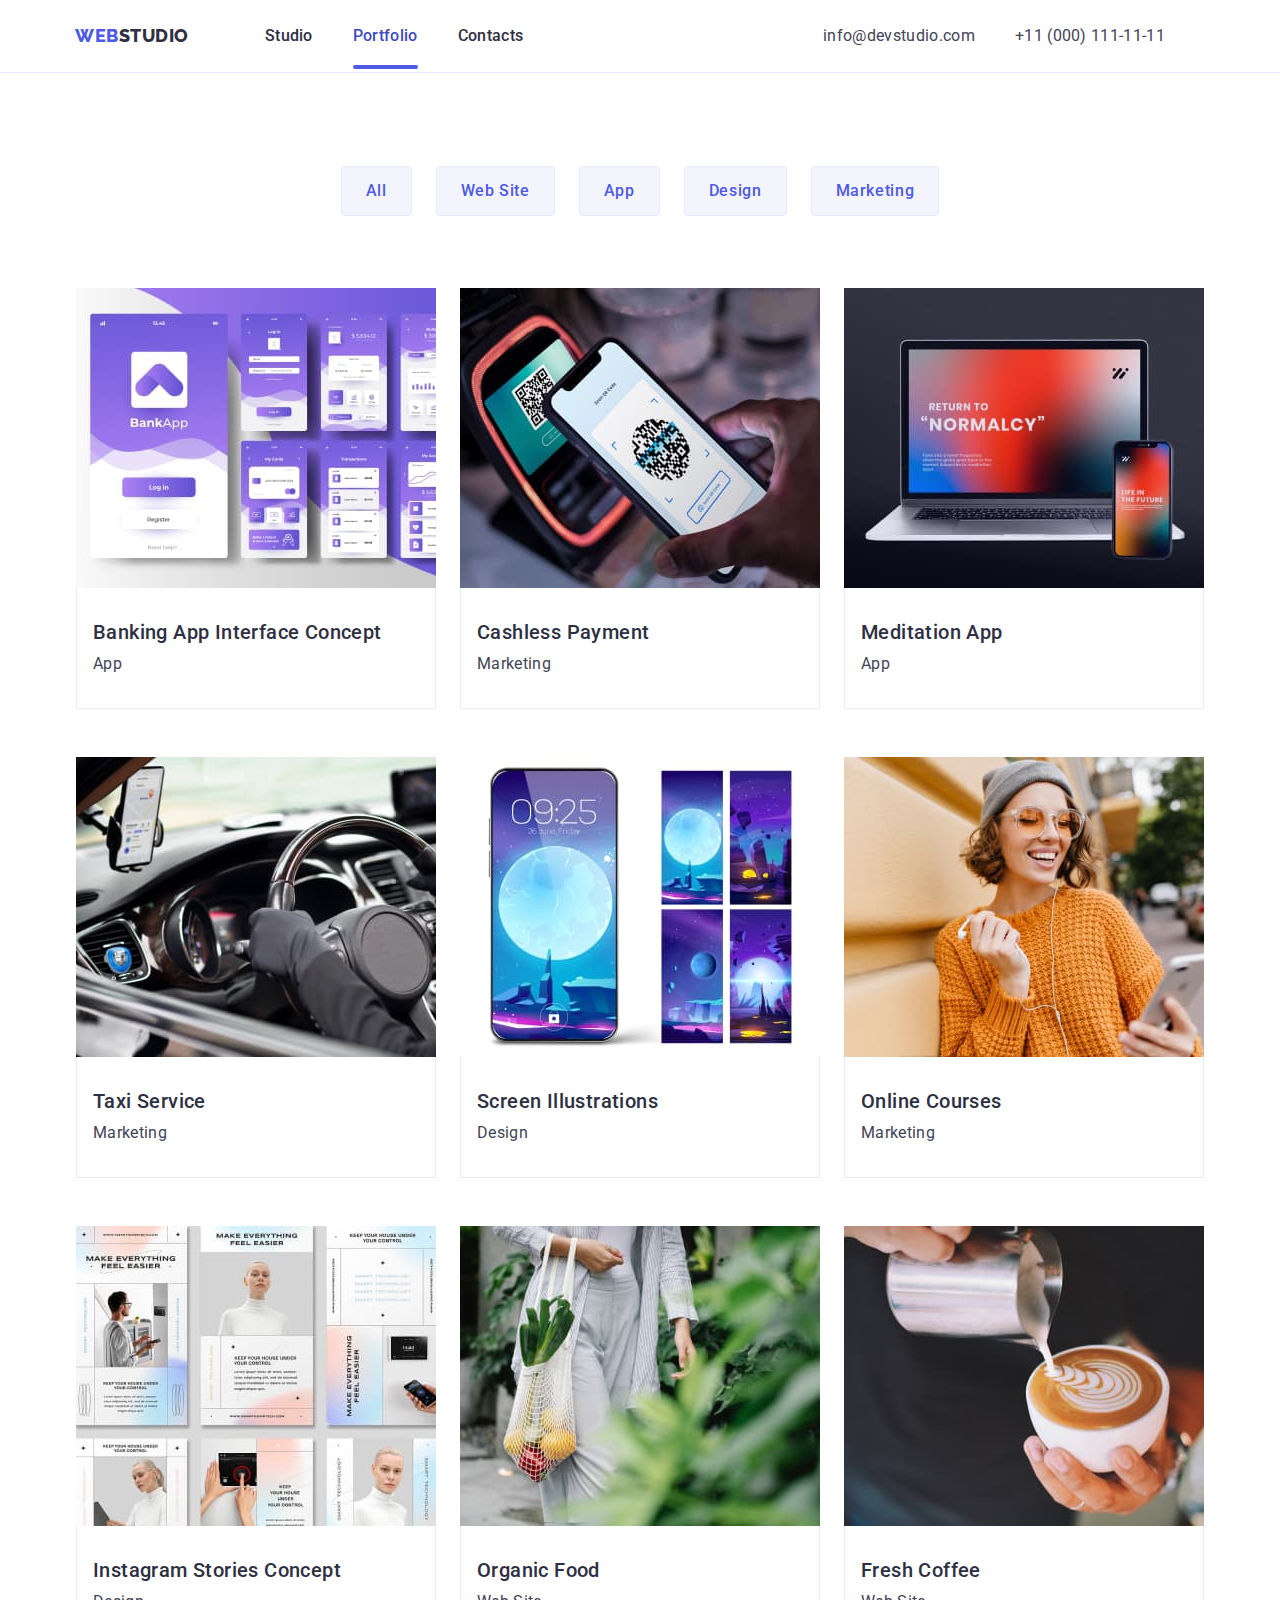
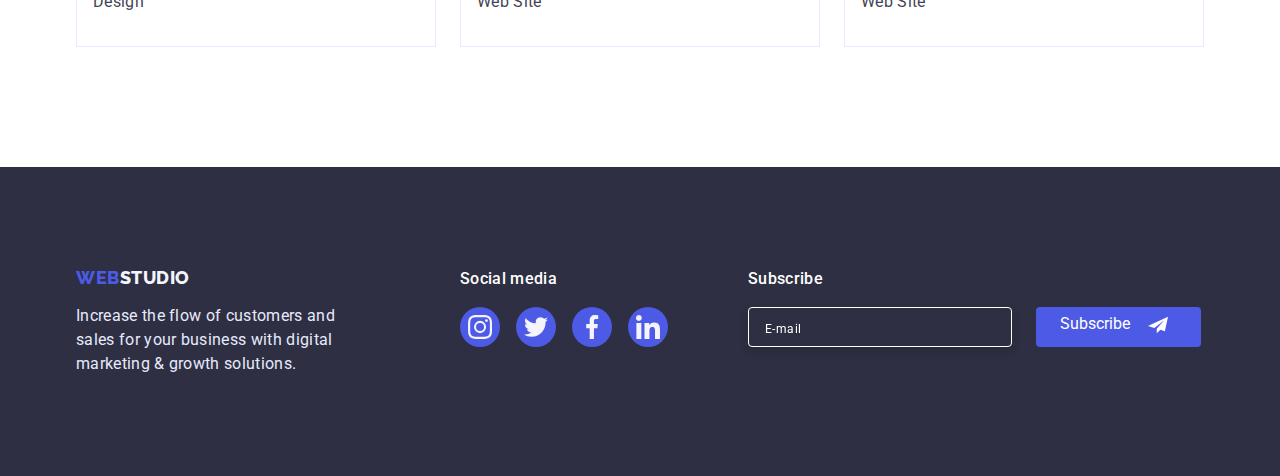
==== portfolio.html @ ac26b8df "first" ====
<!DOCTYPE html>
<html lang="en">
	<head>
		<meta charset="UTF-8" />
		<meta http-equiv="X-UA-Compatible" content="IE=edge" />
		<meta name="viewport" content="width=device-width, initial-scale=1.0" />
		<title>WebStudio</title>
		<link rel="preconnect" href="https://fonts.googleapis.com" />
		<link rel="preconnect" href="https://fonts.gstatic.com" crossorigin />
		<link
			href="https://fonts.googleapis.com/css2?family=Raleway:wght@800&family=Roboto:wght@400;500;700;900&display=swap"
			rel="stylesheet"
		/>
		<link rel="stylesheet" href="https://cdn.jsdelivr.net/npm/modern-normalize@1.1.0/modern-normalize.min.css" />
		<link rel="stylesheet" href="./css/style.css" />
		<link rel="stylesheet" href="./css/mobile.css" />
		<link rel="stylesheet" href="./css/tablet.css" />
		<link rel="stylesheet" href="./css/desktop.css" />
	</head>

<body>
	<header class="header">
		<div class="container page-haeder-container">
			<nav class="nav">
				<a class="logo link" href="./index.html">Web <span class="logostudio">Studio</span></a>
				<ul class="nav-menu list">
					<li class="nav-items-pages">
						<a class="nav-link link" href="./index.html">Studio</a>
					</li>
					<li class="nav-items-pages">
						<a class="current nav-link link" href="./portfolio.html">Portfolio</a>
					</li>
					<li class="nav-items-pages">
						<a class="nav-link link" href="">Contacts</a>
					</li>
				</ul>
			</nav>
			<address class="address">
				<ul class="address-item list">
					<li class="address-contacts">
						<a class="contacts link" href="mailto:info@devstudio.com">info@devstudio.com</a>
					</li>
					<li class="address-contacts">
						<a class="contacts link" href="tel:+110001111111">+11 (000) 111-11-11</a>
					</li>
				</ul>
			</address>
		</div>
	</header>

	<main>
		<section class="portfolio">
			<div class="container">
				<h1 class="title" hidden="">titel</h1>
				<ul class="btn-section list">
					<li class="btn-section-item">
						<button class="btn-section-list" type="button">All</button>
					</li>
					<li class="btn-section-item">
						<button class="btn-section-list" type="button">Web Site</button>
					</li>
					<li class="btn-section-item">
						<button class="btn-section-list" type="button">App</button>
					</li>
					<li class="btn-section-item">
						<button class="btn-section-list" type="button">Design</button>
					</li>
					<li class="btn-section-item">
						<button class="btn-section-list" type="button">Marketing</button>
					</li>
				</ul>
				<ul class="project list">
					<li class="project-list-item">
						<a class="project-link link" href="">
							<div class="project-list-img-wrapper">
								<img class="project-img" src="./images/p/banking.jpg" alt="banking app" width="360">
								<p class="overlay">14 Stylish and User-Friendly App Design Concepts · Task Manager App · Calorie Tracker App · Exotic
									Fruit Ecommerce App · Cloud Storage App</p>
							</div>

							<div class="project-position">
								<h2 class="project-title">Banking App Interface Concept</h2>
								<p class="project-text">App</p>
							</div>
						</a>
					</li>
					<li class="project-list-item">
						<a class="project-link link" href="">
							<div class="project-list-img-wrapper">
								<img class="project-img" src="./images/p/cashless.jpg" alt="cashless payment" width="360">
								<p class="overlay">14 Stylish and User-Friendly App Design Concepts · Task Manager App · Calorie Tracker App · Exotic
									Fruit Ecommerce App · Cloud Storage App</p>
							</div>
							<div class="project-position">
								<h2 class="project-title">Cashless Payment</h2>
								<p class="project-text">Marketing</p>
							</div>
						</a>
					</li>
					<li class="project-list-item">
						<a class="project-link link" href="">
							<div class="project-list-img-wrapper">
								<img class="project-img" src="./images/p/meditation.jpg" alt="meditation app" width="360">
								<p class="overlay">14 Stylish and User-Friendly App Design Concepts · Task Manager App · Calorie Tracker App · Exotic
									Fruit Ecommerce App · Cloud Storage App</p>
							</div>
							<div class="project-position">
								<h2 class="project-title">Meditation App</h2>
								<p class="project-text">App</p>
							</div>
						</a>
					</li>
					<li class="project-list-item">
						<a class="project-link link" href="">
							<div class="project-list-img-wrapper">
								<img class="project-img" src="./images/p/taxi.jpg" alt="taxi" width="360">
								<p class="overlay">14 Stylish and User-Friendly App Design Concepts · Task Manager App · Calorie Tracker App · Exotic
									Fruit Ecommerce App · Cloud Storage App</p>
							</div>
							<div class="project-position">
								<h2 class="project-title">Taxi Service</h2>
								<p class="project-text">Marketing</p>
							</div>
						</a>
					</li>
					<li class="project-list-item">
						<a class="project-link link" href="">
							<div class="project-list-img-wrapper">
								<img class="project-img" src="./images/p/screen.jpg" alt="screen illustrations" width="360">
								<p class="overlay">14 Stylish and User-Friendly App Design Concepts · Task Manager App · Calorie Tracker App · Exotic
									Fruit Ecommerce App · Cloud Storage App</p>
							</div>

							<div class="project-position">
								<h2 class="project-title">Screen Illustrations</h2>
								<p class="project-text">Design</p>
							</div>
						</a>
					</li>
					<li class="project-list-item">
						<a class="project-link link" href="">
							<div class="project-list-img-wrapper">
								<img class="project-img" src="./images/p/courses.jpg" alt="online courses" width="360">
								<p class="overlay">14 Stylish and User-Friendly App Design Concepts · Task Manager App · Calorie Tracker App · Exotic
									Fruit Ecommerce App · Cloud Storage App</p>
							</div>

							<div class="project-position">
								<h2 class="project-title">Online Courses</h2>
								<p class="project-text">Marketing</p>
							</div>
						</a>
					</li>
					<li class="project-list-item">
						<a class="project-link link" href="">
							<div class="project-list-img-wrapper">
								<img class="project-img" src="./images/p/instagram.jpg" alt="instagram stories" width="360">
								<p class="overlay">14 Stylish and User-Friendly App Design Concepts · Task Manager App · Calorie Tracker App · Exotic
									Fruit Ecommerce App · Cloud Storage App</p>
							</div>

							<div class="project-position">
								<h2 class="project-title">Instagram Stories Concept</h2>
								<p class="project-text">Design</p>
							</div>
						</a>
					</li>
					<li class="project-list-item">
						<a class="project-link link" href="">
							<div class="project-list-img-wrapper">
								<img class="project-img" src="./images/p/food.jpg" alt="organic food" width="360">
								<p class="overlay">14 Stylish and User-Friendly App Design Concepts · Task Manager App · Calorie Tracker App · Exotic
									Fruit Ecommerce App · Cloud Storage App</p>
							</div>

							<div class="project-position">
								<h2 class="project-title">Organic Food</h2>
								<p class="project-text">Web Site</p>
							</div>
						</a>
					</li>
					<li class="project-list-item">
						<a class="project-link link" href="">
							<div class="project-list-img-wrapper">
								<img class="project-img" src="./images/p/coffee.jpg" alt="fresh coffee" width="360">
								<p class="overlay">14 Stylish and User-Friendly App Design Concepts · Task Manager App · Calorie Tracker App · Exotic
									Fruit Ecommerce App · Cloud Storage App</p>
							</div>

							<div class="project-position">
								<h2 class="project-title">Fresh Coffee</h2>
								<p class="project-text">Web Site</p>
							</div>
						</a>
					</li>
				</ul>
			</div>
		</section>
	</main>

	<footer class="footer">
		<div class="section-footer container">
			<div class="footer-wrapper">
				<div class="footer-logo-description">
					<a class="footer-logo link" href="./index.html">Web<span class="footer-logostudio">Studio</span></a>
					<p class="footer-description">
						Increase the flow of customers and sales for your business with digital marketing & growth solutions.
					</p>
				</div>

				<div class="footer-social">
					<h2 class="section-title" hidden>titel</h2>
					<h3 class="footer-media-title">Social media</h3>
					<ul class="footer-social-list list">
						<li class="footer-sicial-list-item">
							<a href="" class="footer-social-list-link">
								<svg class="footer-social-list-icon">
									<use href="./images/icons.svg#icon-instagram"></use>
								</svg>
							</a>
						</li>
						<li class="footer-sicial-list-item">
							<a href="" class="footer-social-list-link">
								<svg class="footer-social-list-icon">
									<use href="./images/icons.svg#icon-twitter"></use>
								</svg>
							</a>
						</li>
						<li class="footer-sicial-list-item">
							<a href="" class="footer-social-list-link">
								<svg class="footer-social-list-icon">
									<use href="./images/icons.svg#icon-facebook"></use>
								</svg>
							</a>
						</li>
						<li class="footer-sicial-list-item">
							<a href="" class="footer-social-list-link">
								<svg class="footer-social-list-icon">
									<use href="./images/icons.svg#icon-linkedin"></use>
								</svg>
							</a>
						</li>
					</ul>
				</div>
			</div>

			<!-------------------- MODAL ------------------------->

			<form class="footer-modal-form">
				<p class="footer-form-description"> Subscribe </p>
				<div class="footer-modal-form-wrapper">
					<label class="modal-form-field">
						<input type="email" name="user_email" class="footer-form-email" placeholder="E-mail" required />
					</label>
					<button type="submit" class="footer-modal-form-subscribe-btn"
						>Subscribe<svg class="footer-modal-btn-icon">
							<use href="./images/icons.svg#icon-send" width="24" height="20"></use>
						</svg>
					</button>
				</div>
			</form>
		</div>
	</footer>


</body></html>
---- css/style.css ----
:root {
	--logo-color: #4d5ae5;
	--accent-color: #404bbf;
	--body-text-color: #434455;
	--secondary-text-color: #2e2f42;
	--primary-white-color: #ffffff;
	--secondary-background-color: #f4f4fd;
	--footer-text-color: #e7e9fc;
	--modal-background-color: #fcfcfc;
	--footer-hover-color: #31d0aa;
	--function-trasition: 250ms cubic-bezier(0.4, 0, 0.2, 1);
}

h1,
h2,
h3,
h4,
p {
	margin-top: 0;
	margin-bottom: 0;
}

ul,
ol {
	margin-top: 0;
	margin-bottom: 0;
	padding-left: 0;
}

img {
	display: block;
}

body {
	font-family: "Roboto", sans-serif;
	font-weight: 400;
	font-size: 16px;
	line-height: 1.5;
	letter-spacing: 0.02em;
	color: var(--body-text-color);
	background-color: var(--primary-white-color);
}

button {
	cursor: pointer;
}

.container {
	max-width: 428px;
	margin-left: auto;
	margin-right: auto;
	padding-left: 16px;
	padding-right: 16px;
}

.list {
	list-style: none;
}

.link {
	text-decoration: none;
}

/** ------------- HEADER ------------ */

.page-haeder-container {
	display: flex;
	align-items: center;
	justify-content: space-between;
}

.nav {
	display: flex;
	align-items: center;
}

.header {
	font-style: normal;
	border-bottom: 1px solid var(--footer-text-color);
}

.logo {
	font-family: "Raleway", sans-serif;
	font-weight: 800;
	font-size: 18px;
	line-height: 1.17;
	margin-right: 76px;
	display: flex;
	align-items: center;
	letter-spacing: 0.03em;
	text-transform: uppercase;
	color: var(--logo-color);
}

.logostudio {
	color: var(--secondary-text-color);
}

.mobile-menu-open {
	border-color: transparent;
	border: 0;
	padding: 0;
	line-height: 0;
}

.mobile-social-list-link {
	display: flex;
	justify-content: center;
	align-items: center;
	width: 40px;
	height: 40px;
	border-radius: 50%;
	background-color: var(--logo-color);
	transition: background-color var(--function-trasition);
}

.mobile-social-list-item:not(:last-child) {
	margin-right: 56px;
}




/* .mobile-menu {
	position: fixed;
	width: 100%;
	height: 100%;
	z-index: 1000;
	top: 0;
	left: 0;
	border-color: #ffffff;
} */

.nav-menu {
	display: flex;
	align-items: center;
}

.nav-items-pages:not(:last-child) {
	margin-right: 40px;
}

.nav-link {
	position: relative;
	font-weight: 500;
	padding-top: 24px;
	padding-bottom: 24px;
	color: var(--secondary-text-color);
	transition: color var(--function-trasition);
}
.nav-link:hover,
.nav-link:focus {
	color: var(--accent-color);
}

.current.nav-link::after {
	content: "";
	position: absolute;
	left: 0;
	bottom: 0;
	display: block;
	width: 100%;
	height: 4px;
	border-radius: 2px;
	color: var(--accent-color);
	background-color: var(--logo-color);
	transition: background-color var(--function-trasition);
}

.current.nav-link {
	color: var(--accent-color);
}

.address {
	font-style: normal;
	margin-left: auto;
}

.contacts {	
	font-style: normal;
	color: var(--body-text-color);

	transition: color var(--function-trasition);
}

.contacts:hover,
.contacts:focus {
	color: var(--accent-color);
}

/** -------------HERO-------------- */

@media screen and (max-width: 428px) {
	.hero {
		width: 100%;
	}

	.hero-title {
		width: 100%;
	}
}

.hero {
	margin: 0 auto;
	padding-top: 112px;
	padding-bottom: 112px;
	background-color: var(--secondary-text-color);
	background-image: linear-gradient(rgba(46, 47, 66, 0.7), rgba(46, 47, 66, 0.7)), url(../images/hero-bg-mob.jpg);
	background-size: cover;
}

@media screen and (min-device-pixel-ratio: 2) and (max-width: 767px),
	screen and (-webkit-min-device-pixel-ratio: 2) and (max-width: 767px),
	screen and (min-resolution: 192dpi) and (max-width: 767px),
	screen and (min-resolution: 2dppx) and (max-width: 767px) {
	.hero {
		background-image: linear-gradient(rgba(46, 47, 66, 0.7), rgba(46, 47, 66, 0.7)),
			url(../images/hero-bg-mob@2x.jpg);
	}
}

.hero-title {
	margin-left: auto;
	margin-right: auto;
	font-weight: 700;
	font-size: 36px;
	line-height: 1.11;
	letter-spacing: 0.02em;
	text-align: center;

	text-transform: capitalize;
	color: var(--primary-white-color);
}

.hero-btn {
	font-weight: 500;
	display: block;
	margin: 0 auto;
	margin-top: 72px;
	align-items: center;
	font-family: "Roboto", sans-serif;
	font-size: 16px;
	line-height: 1.5;
	padding: 16px 32px 16px 32px;
	letter-spacing: 0.04em;
	cursor: pointer;
	box-shadow: 0px 4px 4px rgba(0, 0, 0, 0.15);
	border-radius: 4px;
	border: none;
	color: var(--primary-white-color);
	background-color: var(--logo-color);
	transition: background-color var(--function-trasition);
}

.hero-btn:hover,
.hero-btn:focus {
	background-color: var(--accent-color);
}

/** --------------- ABOUT ----------------- */

.features {
	padding-top: 96px;
	padding-bottom: 96px;
}

.features-list-icon {
	display: flex;
	width: 264px;
	height: 112px;
	margin-bottom: 8px;
	padding: 24px 100px;
	background: var(--secondary-background-color);
	border-radius: 4px;
}

/* .features-list-item {

	width: 264px;
} */

/* .feauters-list {
	display: flex;
	gap: 24px;
} */
@media screen and (max-width: 768px) {
	.features-list-item:not(:last-child) {
		margin-bottom: 72px;
	}
}

.features-list-title {
	font-size: 36px;
	line-height: 1.11;
	text-align: center;
	letter-spacing: 0.02em;
	margin-bottom: 8px;
	text-transform: capitalize;
	color: var(--secondary-text-color);
}

.features-description {
	font-weight: 500;
	font-size: 16px;
	line-height: 1.5;
	letter-spacing: 0.02em;
	color: var(--body-text-color);
}


/** ------------ WHAT ARE WE DOING -------------- */

@media screen and (max-width: 1200px) {
	.features-list-icon {
		display: none;
	}

	.products {
		display: none;
	}
}

.products {
	padding-bottom: 116px;
}

.products-title {
	font-weight: 700;
	font-size: 36px;
	line-height: 1.11;
	margin-bottom: 72px;
	text-align: center;
	text-transform: capitalize;
	color: var(--secondary-text-color);
}

.products-item {
	display: flex;
	gap: 24px;
}


/** --------------- OUR TEAM ----------------- */

.team {
	padding-top: 96px;
	padding-bottom: 96px;
	background-color: var(--secondary-background-color);
}

.team-list-item {
	display: inline;
	background-color: var(--primary-white-color);
	box-shadow: 0px 1px 6px rgba(46, 47, 66, 0.08), 0px 1px 1px rgba(46, 47, 66, 0.16), 0px 2px 1px rgba(46, 47, 66, 0.08);
	border-radius: 0px 0px 4px 4px;
}

.team-list {
	display: flex;
	flex-wrap: wrap;
	justify-content: center;
	gap: 72px;
}

.team-text {
	padding-top: 32px;
	padding-bottom: 32px;
}

.team-title {
	font-weight: 700;
	font-size: 36px;
	line-height: 1.11;
	text-align: center;
	letter-spacing: 0.02em;
	margin-bottom: 72px;
	text-transform: capitalize;
	color: var(--secondary-text-color);
}

.team-list-title {
	font-weight: 500;
	font-size: 20px;
	line-height: 1.2;
	letter-spacing: 0.02em;
	text-align: center;
	color: var(--secondary-text-color);
}

.team-position {
	text-align: center;
	margin-top: 8px;
	color: var(--body-text-color);
}

.social-list {
	display: flex;
	justify-content: center;
	gap: 24px;
	margin-top: 8px;
}

.social-list-link {
	display: flex;
	justify-content: center;
	align-items: center;
	width: 40px;
	height: 40px;
	border-radius: 50%;
	background-color: var(--logo-color);
	transition: background-color var(--function-trasition);
}

.social-list-link:hover,
.social-list-link:focus {
	background-color: var(--accent-color);
}

.social-list-icon {
	width: 16px;
	height: 16px;
	fill: var(--secondary-background-color);
}

/** -------------------- CUSTOMERS ------------------------- */

.customers {
	padding-top: 96px;
	padding-bottom: 96px;
}

.customers-title {
	font-weight: 700;
	font-size: 36px;
	line-height: 1.11;
	text-align: center;
	letter-spacing: 0.02em;
	margin-bottom: 72px;
	text-transform: capitalize;
	color: var(--secondary-text-color);
}

.customers-list {
	display: flex;
	flex-wrap: wrap;
	gap: 16px;
	row-gap: 72px;
}

@media screen and (max-width: 768px) {
	.customers-list-item {
		width: calc((100% - 16px) / 2);
	}
}

.customers-list-link {
	display: flex;
	justify-content: center;
	align-items: center;

	height: 88px;
	border: 1px solid #8e8f99;
	border-radius: 4px;
	transition: border-color var(--function-trasition);
}

.customers-list-link:hover,
.customers-list-link:focus {
	border-color: var(--accent-color);
}

.customers-list-link:hover .customers-list-icon,
.customers-list-link:focus .customers-list-icon {
	fill: var(--accent-color);
}

.customers-list-icon {
	fill: #8e8f99;
	transition: fill var(--function-trasition);
}

/** --------------- FOOTER ----------------- */

.footer {
	padding-top: 96px;
	padding-bottom: 96px;
	background-color: var(--secondary-text-color);
}

.footer-logo-description {
	text-align: center;
	margin-bottom: 72px;
}

.footer-description {
	text-align: start;
	margin-right: auto;
	margin-left: auto;
	width: 264px;
	margin-top: 16px;
	color: var(--footer-text-color);
}

.footer-logo {
	font-family: "Raleway", sans-serif;
	font-weight: 800;
	font-size: 18px;
	line-height: 1.17;
	letter-spacing: 0.03em;
	margin-bottom: 16px;
	text-transform: uppercase;
	color: var(--logo-color);
	transition: color var(--function-trasition);
}

.footer-logostudio {
	color: var(--secondary-background-color);
	transition: color var(--function-trasition);
}

.footer-logostudio:hover,
.footer-logostudio:focus {
	color: var(--accent-color);
}

.footer-logo:hover,
.footer-logo:focus {
	color: var(--accent-color);
}

.footer-media-title {
	text-align: center;
	font-style: normal;
	font-weight: 500;
	font-size: 16px;
	line-height: 1.5;
	letter-spacing: 0.02em;
	color: var(--primary-white-color);
}

.footer-social {
	margin-bottom: 72px;
}

.footer-social-list-link {
	display: flex;
	justify-content: center;
	align-items: center;
	width: 40px;
	height: 40px;
	border-radius: 50%;
	background-color: var(--logo-color);
	transition: background-color var(--function-trasition);
}

.footer-social-list {
	display: flex;
	justify-content: center;
	gap: 16px;
	margin-top: 16px;
}

.footer-social-list-icon {
	width: 24px;
	height: 24px;
	fill: var(--secondary-background-color);
}

.footer-social-list-link:hover,
.footer-social-list-link:focus {
	background-color: var(--footer-hover-color);
}

.footer-form-description {
	margin-bottom: 16px;
	font-weight: 500;
	font-size: 16px;
	line-height: 1.5;
	color: var(--primary-white-color);
	letter-spacing: 0.02em;
}

.footer-form-email {

	margin-bottom: 16px;
	width: 100%;
	height: 40px;
	padding: 16px;
	color: var(--primary-white-color);
	background-color: var(--secondary-text-color);
	border: 1px solid var(--primary-white-color);
	filter: drop-shadow(0px 4px 4px rgba(0, 0, 0, 0.15));
	border-radius: 4px;
	outline: none;
}
.footer-form-email:focus {
	outline: none;
	border-color: var(--logo-color);
}

.footer-form-email::placeholder {
	font-size: 12px;
	line-height: 2;
	letter-spacing: 0.04em;
	color: var(--primary-white-color);
}

.footer-modal-form {
	text-align: center;
}

.footer-modal-form-subscribe-btn {
	display: flex;
	gap: 16px;
	width: 165px;
	height: 40px;
	padding: 8px 24px;
	margin-right: auto;
	margin-left: auto;
	color: var(--primary-white-color);
	border: none;
	background: var(--logo-color);
	border-radius: 4px;
	transition: background-color var(--function-trasition);
}

.footer-modal-form-subscribe-btn:hover,
.footer-modal-form-subscribe-btn:focus {
	background-color: var(--accent-color);
}
.footer-modal-btn-icon {
	/* margin-left: 16px; */
	fill: currentColor;
}
/** --------------- PORTFOLIO ----------------- */

.portfolio {
	padding-top: 93px;
	padding-bottom: 120px;
}

.btn-section {
	display: flex;
	justify-content: center;
	margin-bottom: 72px;
	gap: 24px;
}

.btn-section-list {
	font-weight: 500;
	display: flex;
	align-items: center;
	text-align: center;
	font-size: 16px;
	line-height: 1.5;
	letter-spacing: 0.04em;
	padding: 12px 24px 12px 24px;
	font-family: "Roboto", sans-serif;
	cursor: pointer;
	border: 1px solid var(--footer-text-color);
	border-radius: 4px;
	color: var(--logo-color);
	background-color: var(--secondary-background-color);
	transition: color var(--function-trasition), background-color var(--function-trasition),
		border-color var(--function-trasition), box-shadow var(--function-trasition);
}

.btn-section-list:hover,
.btn-section-list:focus {
	color: var(--primary-white-color);
	background-color: var(--accent-color);
	box-shadow: 0px 3px 1px rgba(0, 0, 0, 0.1), 0px 2px 1px rgba(0, 0, 0, 0.08), 0px 2px 2px rgba(0, 0, 0, 0.12);
	border-color: var(--accent-color);
}

.project {
	display: flex;
	flex-wrap: wrap;
	gap: 48px 24px;
}

.project-list-item {
	transition: box-shadow var(--function-trasition);
}

.project-list-item:hover,
.project-list-item:focus {
	box-shadow: 0px 1px 6px rgba(46, 47, 66, 0.08), 0px 1px 1px rgba(46, 47, 66, 0.16), 0px 2px 1px rgba(46, 47, 66, 0.08);
}

.project-list-img-wrapper {
	position: relative;
	overflow: hidden;
}

.overlay {
	position: absolute;
	width: 100%;
	height: 100%;
	left: 0;
	top: 0;
	font-weight: 400;
	font-size: 16px;
	line-height: 1.5;
	letter-spacing: 0.02em;
	padding: 40px 32px 164px 32px;
	overflow: auto;
	transform: translate(0, 100%);
	transition: transform var(--function-trasition);
	color: var(--secondary-background-color);
	background-color: var(--logo-color);
}

.project-link:hover .overlay,
.project-link:focus .overlay {
	transform: translate(0, 0);
}

.project-position {
	padding-top: 32px;
	padding-bottom: 32px;
	padding-left: 16px;
	padding-right: 16px;
	border: 1px solid var(--footer-text-color);
	border-top: none;
}

.project-title {
	font-weight: 500;
	font-size: 20px;
	line-height: 1.2;
	letter-spacing: 0.02em;
	margin-bottom: 8px;
	color: var(--secondary-text-color);
}

.project-text {
	color: var(--body-text-color);
}

/**-------------------- MODAL -------------------------*/

.backdrop {
	position: fixed;
	top: 0;
	left: 0;
	z-index: 100;
	width: 100%;
	height: 100%;
	background-color: rgba(46, 47, 66, 0.4);
	transition: opacity var(--function-trasition), visibility var(--function-trasition);
}

.backdrop.is-hidden {
	opacity: 0;
	visibility: hidden;
	pointer-events: none;
}

.modal {
	position: absolute;
	top: 50%;
	left: 50%;
	transform: translate(-50%, -50%);
	padding: 72px 24px 24px 24px;
	width: 408px;
	/* height: 584px; */
	background: var(--modal-background-color);
	box-shadow: 0px 1px 1px rgba(0, 0, 0, 0.14), 0px 1px 3px rgba(0, 0, 0, 0.12), 0px 2px 1px rgba(0, 0, 0, 0.2);
	border-radius: 4px;
}

.modal-close-btn {
	position: absolute;
	top: 24px;
	right: 24px;
	display: flex;
	justify-content: center;
	align-items: center;
	width: 24px;
	height: 24px;
	border-radius: 50%;
	background: var(--footer-text-color);
	border: 1px solid rgba(0, 0, 0, 0.1);
	transition: fill var(--function-trasition), background-color var(--function-trasition),
		border-color var(--function-trasition);
}

.modal-close-btn:hover,
.modal-close-btn:focus {
	fill: var(--primary-white-color);
	background-color: var(--accent-color);
	border-color: var(--accent-color);
}

.modal-close-btn-icon {
	width: 8px;
	height: 8px;
}

/**------------------ MODAL FORM ------------------------*/

.modal-form {
	display: flex;
	flex-direction: column;
}

.modal-form-title {
	font-weight: 500;
	font-size: 16px;
	line-height: 1.5;
	text-align: center;
	letter-spacing: 0.02em;
	margin-bottom: 34px;
	color: var(--secondary-text-color);
}

.modal-form-field {
	margin-bottom: 8px;
}

.modal-form-field-comment {
	margin-bottom: 16px;
}

.modal-form-input-desk {
	display: block;
	font-weight: 400;
	font-size: 12px;
	line-height: 1.16;
	letter-spacing: 0.04em;
	margin-bottom: 4px;
	color: #8e8f99;
}

.modal-form-input-wrapper {
	display: block;
	position: relative;
}

.modal-form-input {
	width: 100%;
	height: 40px;
	padding-left: 38px;
	border: 1px solid rgba(46, 47, 66, 0.4);
	border-radius: 4px;
	transition: border-color var(--function-trasition);
}

.modal-form-input:focus {
	outline: none;
	border-color: var(--logo-color);
}

.modal-form-input-icon {
	position: absolute;
	top: 50%;
	left: 16px;
	transform: translate(0, -50%);
	width: 13px;
	height: 13px;
	transition: fill var(--function-trasition);
}

.modal-form-input:focus + .modal-form-input-icon {
	fill: var(--logo-color);
}

.modal-form-massage {
	width: 100%;
	height: 120px;
	padding: 10px 16px;
	resize: none;
	border: 1px solid rgba(46, 47, 66, 0.4);
	border-radius: 4px;
	transition: border-color var(--function-trasition);
}

.modal-form-massage::placeholder {
	font-weight: 400;
	font-size: 12px;
	line-height: 1.16;
	letter-spacing: 0.04em;
	color: rgba(46, 47, 66, 0.4);
}

.modal-form-massage:focus {
	outline: none;
	border-color: var(--logo-color);
}

.modal-form-chek-desk::before {
	margin-right: 8px;
	display: block;
	width: 16px;
	height: 16px;
	border: 1px solid rgba(46, 47, 66, 0.4);
	border-radius: 2px;
	cursor: pointer;
	content: "";
}

.modal-form-chek:checked + .modal-form-chek-desk::before {
	background: var(--accent-color);
	border: 1px solid var(--accent-color);
	border-radius: 2px;
	background-image: url(../images/chek.svg);
	background-repeat: no-repeat;
	background-position: center;
}

.modal-form-chek:focus + .modal-form-chek-desk::before {
	outline: 1px solid var(--logo-color);
}

.visually-hiden {
	position: absolute;
	overflow: hidden;
	clip: rect(0 0 0 0);
}

.modal-form-chek-desk {
	display: flex;
	align-items: center;
	margin-bottom: 24px;
	font-size: 12px;
	line-height: 1.16;
	letter-spacing: 0.04em;
	color: #8e8f99;
}

.modal-form-link {
	margin-left: 4px;
	font-size: 12px;
	line-height: 1.33;
	letter-spacing: 0.04em;
	text-decoration-line: underline;
	color: var(--logo-color);
}

.modal-form-submit {
	margin-left: auto;
	margin-right: auto;
	width: 169px;
	height: 56px;
	color: var(--primary-white-color);
	background: var(--logo-color);
	border: none;
	box-shadow: 0px 4px 4px rgba(0, 0, 0, 0.15);
	border-radius: 4px;
	transition: background-color var(--function-trasition);
}

.modal-form-submit:hover,
.modal-form-submit:focus {
	background-color: var(--accent-color);
}
---- css/mobile.css ----
@media screen and (min-width: 428px) {
	.hero {
		width: 428px;
	}

	.hero-title {
		width: 320px;
	}
}

@media screen and (max-width: 767px) {
	.header {
		padding-top: 24px;
		padding-bottom: 24px;
	}

	.mobile-menu {
		position: fixed;
		width: 100%;
		height: 100%;
		z-index: 1000;
		top: 0;
		left: 0;
		background-color: #ffffff;
		box-shadow: 0px 2px 1px rgba(46, 47, 66, 0.08), 0px 1px 1px rgba(46, 47, 66, 0.16),
			0px 1px 6px rgba(46, 47, 66, 0.08);
		opacity: 0;
		visibility: hidden;
		pointer-events: none;
		transition: opacity var(--function-trasition), visibility var(--function-trasition);
	}

	.mobile-menu.is-open {
		opacity: 1;
		visibility: visible;
		pointer-events: auto;
	}

	.mobile-menu-container {
		margin-right: 0;
		margin-left: 0;
		position: relative;
		padding-left: 40px;
		padding-top: 80px;
		padding-bottom: 40px;
	}

	.mobile-menu-close-btn {
		position: absolute;
		display: flex;
		justify-content: center;
		align-items: center;
		top: 24px;
		right: 16px;
		padding: 0;
		width: 24px;
		height: 24px;
		border-radius: 50%;
		background-color: var(--footer-text-color);
		border: 1px solid var(--secondary-text-color);
	}

	.mobile-menu-close-icon {
		width: 8px;
		height: 8px;
	}

	.mobile-items-pages:not(:last-child) {
		margin-bottom: 40px;
	}

	.mobile-link {
		position: relative;
		font-weight: 700;
		font-size: 36px;
		line-height: 1.11;
		letter-spacing: 0.02em;
		text-transform: capitalize;
		color: var(--secondary-text-color);
	}

	.current.mobile-link {
		color: var(--accent-color);
	}


	.mobile-link-contacts {
		font-weight: 700;
		font-size: 36px;
		line-height: 1.11;
		letter-spacing: 0.02em;
		text-transform: capitalize;
		color: var(--accent-color);
	}

	.mobile-menu-address {
		font-style: normal;
	}

	.mobile-menu-phone {
		margin-bottom: 40px;
		font-weight: 700;
		font-size: 36px;
		line-height: 1.11;
		letter-spacing: 0.02em;
		text-transform: capitalize;
		color: var(--logo-color);
	}

	.mobile-menu-mail {
		font-weight: 500;
		font-size: 20px;
		line-height: 1.2;
		letter-spacing: 0.02em;
		color: var(--body-text-color);
	}

	.mobile-menu-address {
		margin-top: 284px;
	}

	.mobile-address-contacts:not(:last-child) {
		margin-bottom: 40px;
	}

	.mobile-social {
		margin-top: 48px;
	}

	.mobile-social-list {
		display: flex;
	}

	.nav-menu {
		display: none;
	}

	.address {
		display: none;
	}
}
---- css/tablet.css ----
@media screen and (min-width: 768px) {
	.container {
		max-width: 768px;
	}

	.mobile-menu {
		display: none;
	}

	.mobile-menu-open {
		display: none;
	}

	@media screen and (max-width: 1200px) {
		.address {
			margin-left: auto;
			margin-top: 16px;
			margin-bottom: 16px;
		}

		.address-contacts:not(:last-child) {
			margin-bottom: 12px;
		}
	}

	.contacts {
		font-size: 12px;
		line-height: 1.16;
		letter-spacing: 0.04em;
	}

	.hero {
		width: 768px;
		background-image: linear-gradient(rgba(46, 47, 66, 0.7), rgba(46, 47, 66, 0.7)), url(../images/hero-bg-tab.jpg);
	}

	@media screen and (min-device-pixel-ratio: 2) and (min-width: 768px),
		screen and (-webkit-min-device-pixel-ratio: 2) and (min-width: 768px),
		screen and (min-resolution: 192dpi) and (min-width: 768px),
		screen and (min-resolution: 2dppx) and (min-width: 768px) {
		.hero {
			background-image: linear-gradient(rgba(46, 47, 66, 0.7), rgba(46, 47, 66, 0.7)),
				url(../images/hero-bg-tabg@2x.jpg);
		}
	}

	.hero-title {
		width: 496px;
		font-size: 56px;
		line-height: 1.07;
		text-transform: none;
	}

	.hero-btn {
		margin-top: 36px;
	}

	@media screen and (max-width: 1200px) {
		.feauters-list {
			display: flex;
			flex-wrap: wrap;
			gap: 24px;
			row-gap: 72px;
		}

		.features-list-title {
			text-align: start;
		}
	}

	.features-list-item {
		width: calc((100% - 24px) / 2);
	}

	.team-list {
		gap: 24px;
		row-gap: 64px;
	}

	.customers-list {
		gap: 24px;
		justify-content: center;
	}

	.customers-list-link {
		width: 168px;
	}

	.footer-wrapper {
		display: flex;
		margin-left: 108px;
	}

	.footer-logo {
		display: flex;
		align-items: start;
	}

	.footer-logo-description {
		margin-right: 24px;
	}

	.footer-media-title {
		text-align: start;
	}

	.footer-modal-form {
		text-align: start;
		margin-left: 108px;
	}

	.footer-modal-form-wrapper {
		display: flex;
	}

	.footer-modal-form-subscribe-btn {
		margin-right: 0;
		margin-left: 0;
	}

	.footer-form-email {
		width: 264px;
        margin-right: 24px;
	}
}
---- css/desktop.css ----
@media screen and (min-width: 1200px) {
	.container {
		max-width: 1160px;
	}

	.page-haeder-container {
		display: flex;
		align-items: center;
		padding: 24px 15px;
	}

	.address-item {
		display: flex;
	}

	.contacts {
		font-size: 16px;
    line-height: 1.5;
    letter-spacing: 0.02em;
		margin-right: 40px;
	}

	.hero {
		width: 1200px;
		padding-top: 188px;
		padding-bottom: 188px;
		background-image: linear-gradient(rgba(46, 47, 66, 0.7), rgba(46, 47, 66, 0.7)), url(../images/hero-bg.jpg);
	}

	@media screen and (min-device-pixel-ratio: 2) and (min-width: 1200px),
		screen and (-webkit-min-device-pixel-ratio: 2) and (min-width: 1200px),
		screen and (min-resolution: 192dpi) and (min-width: 1200px),
		screen and (min-resolution: 2dppx) and (min-width: 1200px) {
		.hero {
			background-image: linear-gradient(rgba(46, 47, 66, 0.7), rgba(46, 47, 66, 0.7)), url(../images/hero-bg@2x.jpg);
		}
	}

	.hero-btn {
		margin-top: 48px;
	}

	.features {
		padding-top: 120px;
		padding-bottom: 120px;
	}

	.features-list-title {
        display: flex;
        align-items: start;
		font-weight: 500;
		font-size: 20px;
		line-height: 1.2;
	}

	.features-list-item {
		width: 264px;
	}

	.feauters-list {
		display: flex;
		gap: 24px;
	}

	.features-description {
		font-weight: 400;
		font-size: 16px;
		line-height: 1.5;
	}

	.team {
		padding-top: 120px;
		padding-bottom: 120px;
	}

	.customers {
		padding-top: 120px;
		padding-bottom: 120px;
	}

	.customers-list {
		justify-content: center;
		gap: 24px;
	}

	.footer {
		padding-top: 100px;
		padding-bottom: 100px;
	}

	.section-footer {
		display: flex;
	}

	.footer-wrapper {
		margin-left: 0;
	}

	.footer-logo-description {
		text-align: start;
		margin-right: 0;
		margin-bottom: 0;
	}

	.footer-modal-form-wrapper {
		display: flex;
	}

	.footer-modal-form {
		margin-left: 80px;
	}

	.footer-social {
		margin-left: 120px;
		margin-bottom: 0;
	}

	.footer-media-title {
		text-align: start;
	}

	.modal-form-field {
		margin-bottom: 0;
	}
	
}
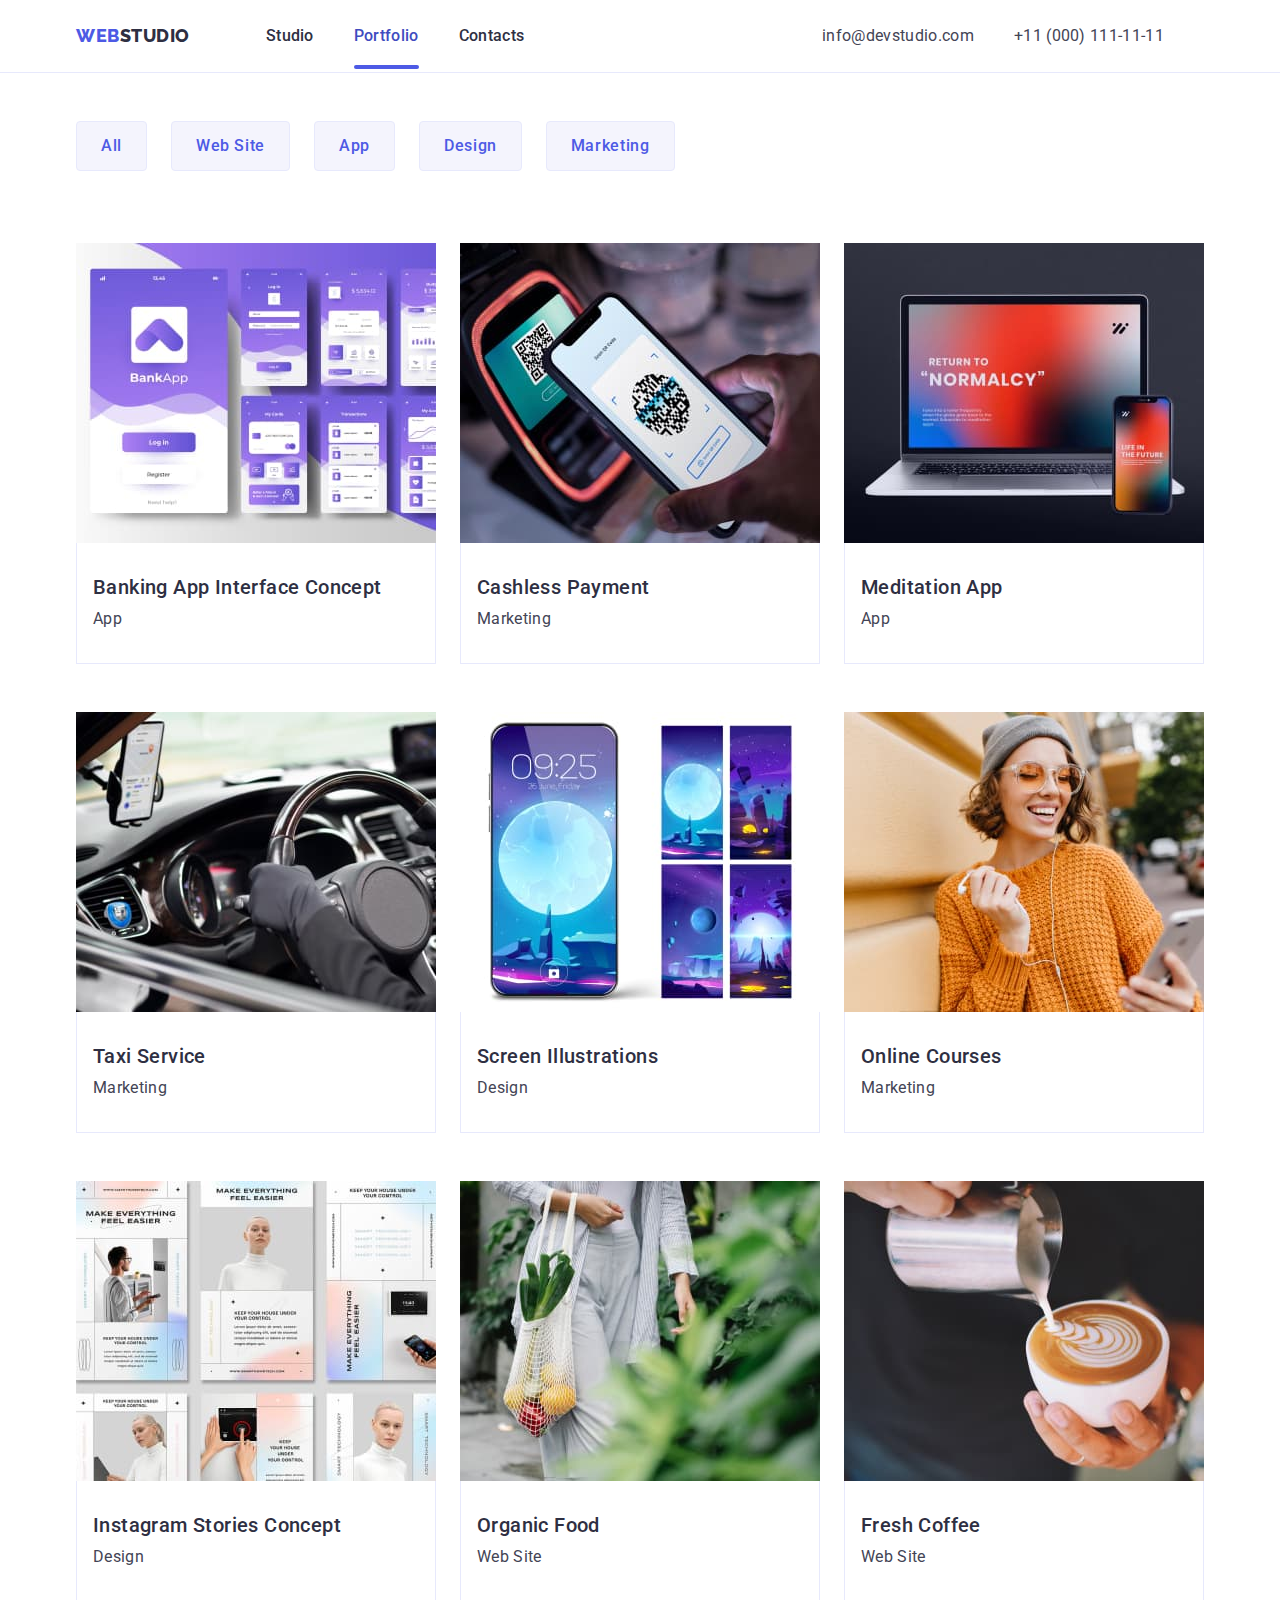
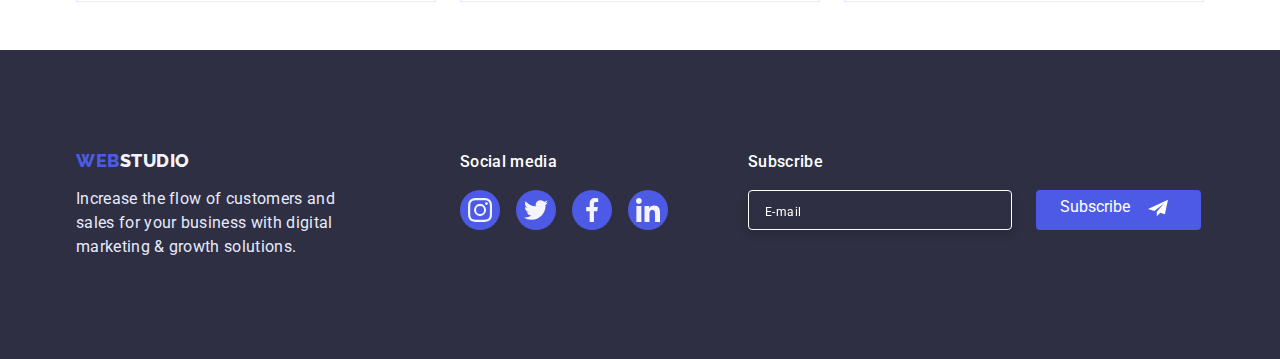
==== commit 7a2c64bc: "change2" ====
--- a/portfolio.html
+++ b/portfolio.html
@@ -11,256 +11,549 @@
 			href="https://fonts.googleapis.com/css2?family=Raleway:wght@800&family=Roboto:wght@400;500;700;900&display=swap"
 			rel="stylesheet"
 		/>
-		<link rel="stylesheet" href="https://cdn.jsdelivr.net/npm/modern-normalize@1.1.0/modern-normalize.min.css" />
+		<link
+			rel="stylesheet"
+			href="https://cdn.jsdelivr.net/npm/modern-normalize@1.1.0/modern-normalize.min.css"
+		/>
 		<link rel="stylesheet" href="./css/style.css" />
 		<link rel="stylesheet" href="./css/mobile.css" />
 		<link rel="stylesheet" href="./css/tablet.css" />
 		<link rel="stylesheet" href="./css/desktop.css" />
 	</head>
 
-<body>
-	<header class="header">
-		<div class="container page-haeder-container">
-			<nav class="nav">
-				<a class="logo link" href="./index.html">Web <span class="logostudio">Studio</span></a>
-				<ul class="nav-menu list">
-					<li class="nav-items-pages">
-						<a class="nav-link link" href="./index.html">Studio</a>
-					</li>
-					<li class="nav-items-pages">
-						<a class="current nav-link link" href="./portfolio.html">Portfolio</a>
-					</li>
-					<li class="nav-items-pages">
-						<a class="nav-link link" href="">Contacts</a>
-					</li>
-				</ul>
-			</nav>
-			<address class="address">
-				<ul class="address-item list">
-					<li class="address-contacts">
-						<a class="contacts link" href="mailto:info@devstudio.com">info@devstudio.com</a>
-					</li>
-					<li class="address-contacts">
-						<a class="contacts link" href="tel:+110001111111">+11 (000) 111-11-11</a>
-					</li>
-				</ul>
-			</address>
-		</div>
-	</header>
-
-	<main>
-		<section class="portfolio">
-			<div class="container">
-				<h1 class="title" hidden="">titel</h1>
-				<ul class="btn-section list">
-					<li class="btn-section-item">
-						<button class="btn-section-list" type="button">All</button>
-					</li>
-					<li class="btn-section-item">
-						<button class="btn-section-list" type="button">Web Site</button>
-					</li>
-					<li class="btn-section-item">
-						<button class="btn-section-list" type="button">App</button>
-					</li>
-					<li class="btn-section-item">
-						<button class="btn-section-list" type="button">Design</button>
-					</li>
-					<li class="btn-section-item">
-						<button class="btn-section-list" type="button">Marketing</button>
-					</li>
-				</ul>
-				<ul class="project list">
-					<li class="project-list-item">
-						<a class="project-link link" href="">
-							<div class="project-list-img-wrapper">
-								<img class="project-img" src="./images/p/banking.jpg" alt="banking app" width="360">
-								<p class="overlay">14 Stylish and User-Friendly App Design Concepts · Task Manager App · Calorie Tracker App · Exotic
-									Fruit Ecommerce App · Cloud Storage App</p>
-							</div>
-
-							<div class="project-position">
-								<h2 class="project-title">Banking App Interface Concept</h2>
-								<p class="project-text">App</p>
-							</div>
-						</a>
-					</li>
-					<li class="project-list-item">
-						<a class="project-link link" href="">
-							<div class="project-list-img-wrapper">
-								<img class="project-img" src="./images/p/cashless.jpg" alt="cashless payment" width="360">
-								<p class="overlay">14 Stylish and User-Friendly App Design Concepts · Task Manager App · Calorie Tracker App · Exotic
-									Fruit Ecommerce App · Cloud Storage App</p>
-							</div>
-							<div class="project-position">
-								<h2 class="project-title">Cashless Payment</h2>
-								<p class="project-text">Marketing</p>
-							</div>
-						</a>
-					</li>
-					<li class="project-list-item">
-						<a class="project-link link" href="">
-							<div class="project-list-img-wrapper">
-								<img class="project-img" src="./images/p/meditation.jpg" alt="meditation app" width="360">
-								<p class="overlay">14 Stylish and User-Friendly App Design Concepts · Task Manager App · Calorie Tracker App · Exotic
-									Fruit Ecommerce App · Cloud Storage App</p>
-							</div>
-							<div class="project-position">
-								<h2 class="project-title">Meditation App</h2>
-								<p class="project-text">App</p>
-							</div>
-						</a>
-					</li>
-					<li class="project-list-item">
-						<a class="project-link link" href="">
-							<div class="project-list-img-wrapper">
-								<img class="project-img" src="./images/p/taxi.jpg" alt="taxi" width="360">
-								<p class="overlay">14 Stylish and User-Friendly App Design Concepts · Task Manager App · Calorie Tracker App · Exotic
-									Fruit Ecommerce App · Cloud Storage App</p>
-							</div>
-							<div class="project-position">
-								<h2 class="project-title">Taxi Service</h2>
-								<p class="project-text">Marketing</p>
-							</div>
-						</a>
-					</li>
-					<li class="project-list-item">
-						<a class="project-link link" href="">
-							<div class="project-list-img-wrapper">
-								<img class="project-img" src="./images/p/screen.jpg" alt="screen illustrations" width="360">
-								<p class="overlay">14 Stylish and User-Friendly App Design Concepts · Task Manager App · Calorie Tracker App · Exotic
-									Fruit Ecommerce App · Cloud Storage App</p>
-							</div>
-
-							<div class="project-position">
-								<h2 class="project-title">Screen Illustrations</h2>
-								<p class="project-text">Design</p>
-							</div>
-						</a>
-					</li>
-					<li class="project-list-item">
-						<a class="project-link link" href="">
-							<div class="project-list-img-wrapper">
-								<img class="project-img" src="./images/p/courses.jpg" alt="online courses" width="360">
-								<p class="overlay">14 Stylish and User-Friendly App Design Concepts · Task Manager App · Calorie Tracker App · Exotic
-									Fruit Ecommerce App · Cloud Storage App</p>
-							</div>
-
-							<div class="project-position">
-								<h2 class="project-title">Online Courses</h2>
-								<p class="project-text">Marketing</p>
-							</div>
-						</a>
-					</li>
-					<li class="project-list-item">
-						<a class="project-link link" href="">
-							<div class="project-list-img-wrapper">
-								<img class="project-img" src="./images/p/instagram.jpg" alt="instagram stories" width="360">
-								<p class="overlay">14 Stylish and User-Friendly App Design Concepts · Task Manager App · Calorie Tracker App · Exotic
-									Fruit Ecommerce App · Cloud Storage App</p>
-							</div>
-
-							<div class="project-position">
-								<h2 class="project-title">Instagram Stories Concept</h2>
-								<p class="project-text">Design</p>
-							</div>
-						</a>
-					</li>
-					<li class="project-list-item">
-						<a class="project-link link" href="">
-							<div class="project-list-img-wrapper">
-								<img class="project-img" src="./images/p/food.jpg" alt="organic food" width="360">
-								<p class="overlay">14 Stylish and User-Friendly App Design Concepts · Task Manager App · Calorie Tracker App · Exotic
-									Fruit Ecommerce App · Cloud Storage App</p>
-							</div>
-
-							<div class="project-position">
-								<h2 class="project-title">Organic Food</h2>
-								<p class="project-text">Web Site</p>
-							</div>
-						</a>
-					</li>
-					<li class="project-list-item">
-						<a class="project-link link" href="">
-							<div class="project-list-img-wrapper">
-								<img class="project-img" src="./images/p/coffee.jpg" alt="fresh coffee" width="360">
-								<p class="overlay">14 Stylish and User-Friendly App Design Concepts · Task Manager App · Calorie Tracker App · Exotic
-									Fruit Ecommerce App · Cloud Storage App</p>
-							</div>
-
-							<div class="project-position">
-								<h2 class="project-title">Fresh Coffee</h2>
-								<p class="project-text">Web Site</p>
-							</div>
-						</a>
-					</li>
-				</ul>
+	<body>
+		<!--------------------- HEADER ------------------------->
+		<header class="header">
+			<div class="container page-header-container">
+				<nav class="nav">
+					<a class="logo link" href="./index.html"
+						>Web <span class="logostudio">Studio</span></a
+					>
+					<ul class="nav-menu list">
+						<li class="nav-items-pages">
+							<a class="nav-link link" href="./index.html">Studio</a>
+						</li>
+						<li class="nav-items-pages">
+							<a class="current nav-link link" href="./portfolio.html"
+								>Portfolio</a
+							>
+						</li>
+						<li class="nav-items-pages">
+							<a class="nav-link link" href="">Contacts</a>
+						</li>
+					</ul>
+				</nav>
+				<button type="button" class="mobile-menu-open" data-menu-open>
+					<svg class="mobile-menu-open-icon" width="32" height="22">
+						<use href="./images/icons.svg#icon-burger"></use>
+					</svg>
+				</button>
+				<address class="address">
+					<ul class="address-item list">
+						<li class="address-contacts">
+							<a class="contacts link" href="mailto:info@devstudio.com"
+								>info@devstudio.com</a
+							>
+						</li>
+						<li class="address-contacts">
+							<a class="contacts link" href="tel:+110001111111"
+								>+11 (000) 111-11-11</a
+							>
+						</li>
+					</ul>
+				</address>
 			</div>
-		</section>
-	</main>
-
-	<footer class="footer">
-		<div class="section-footer container">
-			<div class="footer-wrapper">
-				<div class="footer-logo-description">
-					<a class="footer-logo link" href="./index.html">Web<span class="footer-logostudio">Studio</span></a>
-					<p class="footer-description">
-						Increase the flow of customers and sales for your business with digital marketing & growth solutions.
-					</p>
-				</div>
-
-				<div class="footer-social">
-					<h2 class="section-title" hidden>titel</h2>
-					<h3 class="footer-media-title">Social media</h3>
-					<ul class="footer-social-list list">
-						<li class="footer-sicial-list-item">
-							<a href="" class="footer-social-list-link">
-								<svg class="footer-social-list-icon">
-									<use href="./images/icons.svg#icon-instagram"></use>
-								</svg>
-							</a>
-						</li>
-						<li class="footer-sicial-list-item">
-							<a href="" class="footer-social-list-link">
-								<svg class="footer-social-list-icon">
-									<use href="./images/icons.svg#icon-twitter"></use>
-								</svg>
-							</a>
-						</li>
-						<li class="footer-sicial-list-item">
-							<a href="" class="footer-social-list-link">
-								<svg class="footer-social-list-icon">
-									<use href="./images/icons.svg#icon-facebook"></use>
-								</svg>
-							</a>
-						</li>
-						<li class="footer-sicial-list-item">
-							<a href="" class="footer-social-list-link">
-								<svg class="footer-social-list-icon">
-									<use href="./images/icons.svg#icon-linkedin"></use>
-								</svg>
+		</header>
+
+		<main>
+			<section class="portfolio">
+				<div class="container">
+					<h1 class="title" hidden="">titel</h1>
+					<ul class="btn-section list">
+						<li class="btn-section-item">
+							<button class="btn-section-list" type="button">All</button>
+						</li>
+						<li class="btn-section-item">
+							<button class="btn-section-list" type="button">Web Site</button>
+						</li>
+						<li class="btn-section-item">
+							<button class="btn-section-list" type="button">App</button>
+						</li>
+						<li class="btn-section-item">
+							<button class="btn-section-list" type="button">Design</button>
+						</li>
+						<li class="btn-section-item">
+							<button class="btn-section-list" type="button">Marketing</button>
+						</li>
+					</ul>
+					<ul class="project list">
+						<li class="project-list-item">
+							<a class="project-link link" href="">
+								<div class="project-list-img-wrapper">
+									<picture>
+										<source
+											srcset="
+												./images/p/banking.jpg    1x,
+												./images/p/banking@2x.jpg 2x
+											"
+											media="(min-width: 1158px)"
+										/>
+										<source
+											srcset="
+												./images/p/banking-tab.jpg    1x,
+												./images/p/banking-tab@2x.jpg 2x
+											"
+											media="(min-width: 768px)"
+										/>
+										<source
+											srcset="
+												./images/p/banking-mob.jpg    1x,
+												./images/p/banking-mob@2x.jpg 2x
+											"
+											media="(max-width: 767px)"
+										/>
+										<img
+											class="projects-foto"
+											src="./images/p/banking.jpg"
+											alt="banking app"
+										/>
+									</picture>
+									<p class="overlay">
+										14 Stylish and User-Friendly App Design Concepts · Task
+										Manager App · Calorie Tracker App · Exotic Fruit Ecommerce
+										App · Cloud Storage App
+									</p>
+								</div>
+
+								<div class="project-position">
+									<h2 class="project-title">Banking App Interface Concept</h2>
+									<p class="project-text">App</p>
+								</div>
+							</a>
+						</li>
+						<li class="project-list-item">
+							<a class="project-link link" href="">
+								<div class="project-list-img-wrapper">
+									<picture>
+										<source
+											srcset="
+												./images/p/cashless.jpg    1x,
+												./images/p/cashless@2x.jpg 2x
+											"
+											media="(min-width: 1158px)"
+										/>
+										<source
+											srcset="
+												./images/p/cashless-tab.jpg    1x,
+												./images/p/cashless-tab@2x.jpg 2x
+											"
+											media="(min-width: 768px)"
+										/>
+										<source
+											srcset="
+												./images/p/cashless-mob.jpg    1x,
+												./images/p/cashless-mob@2x.jpg 2x
+											"
+											media="(max-width: 767px)"
+										/>
+										<img
+											class="projects-foto"
+											src="./images/p/cashless.jpg"
+											alt="cashless payment"
+										/>
+									</picture>
+									<p class="overlay">
+										14 Stylish and User-Friendly App Design Concepts · Task
+										Manager App · Calorie Tracker App · Exotic Fruit Ecommerce
+										App · Cloud Storage App
+									</p>
+								</div>
+								<div class="project-position">
+									<h2 class="project-title">Cashless Payment</h2>
+									<p class="project-text">Marketing</p>
+								</div>
+							</a>
+						</li>
+						<li class="project-list-item">
+							<a class="project-link link" href="">
+								<div class="project-list-img-wrapper">
+									<picture>
+										<source
+											srcset="
+												./images/p/meditation.jpg    1x,
+												./images/p/meditation@2x.jpg 2x
+											"
+											media="(min-width: 1158px)"
+										/>
+										<source
+											srcset="
+												./images/p/meditation-tab.jpg    1x,
+												./images/p/meditation-tab@2x.jpg 2x
+											"
+											media="(min-width: 768px)"
+										/>
+										<source
+											srcset="
+												./images/p/meditation-mob.jpg    1x,
+												./images/p/meditation-mob@2x.jpg 2x
+											"
+											media="(max-width: 767px)"
+										/>
+										<img
+											class="projects-foto"
+											src="./images/p/meditation.jpg"
+											alt="meditation app"
+										/>
+									</picture>
+									<p class="overlay">
+										14 Stylish and User-Friendly App Design Concepts · Task
+										Manager App · Calorie Tracker App · Exotic Fruit Ecommerce
+										App · Cloud Storage App
+									</p>
+								</div>
+								<div class="project-position">
+									<h2 class="project-title">Meditation App</h2>
+									<p class="project-text">App</p>
+								</div>
+							</a>
+						</li>
+						<li class="project-list-item">
+							<a class="project-link link" href="">
+								<div class="project-list-img-wrapper">
+									<picture>
+										<source
+											srcset="./images/p/taxi.jpg 1x, ./images/p/taxi@2x.jpg 2x"
+											media="(min-width: 1158px)"
+										/>
+										<source
+											srcset="
+												./images/p/taxi-tab.jpg    1x,
+												./images/p/taxi-tab@2x.jpg 2x
+											"
+											media="(min-width: 768px)"
+										/>
+										<source
+											srcset="
+												./images/p/taxi-mob.jpg    1x,
+												./images/p/taxi-mob@2x.jpg 2x
+											"
+											media="(max-width: 767px)"
+										/>
+										<img
+											class="projects-foto"
+											src="./images/p/taxi.jpg"
+											alt="marketing"
+										/>
+									</picture>
+									<p class="overlay">
+										14 Stylish and User-Friendly App Design Concepts · Task
+										Manager App · Calorie Tracker App · Exotic Fruit Ecommerce
+										App · Cloud Storage App
+									</p>
+								</div>
+								<div class="project-position">
+									<h2 class="project-title">Taxi Service</h2>
+									<p class="project-text">Marketing</p>
+								</div>
+							</a>
+						</li>
+						<li class="project-list-item">
+							<a class="project-link link" href="">
+								<div class="project-list-img-wrapper">
+									<picture>
+										<source
+											srcset="
+												./images/p/screen.jpg    1x,
+												./images/p/screen@2x.jpg 2x
+											"
+											media="(min-width: 1158px)"
+										/>
+										<source
+											srcset="
+												./images/p/screen-tab.jpg    1x,
+												./images/p/screen-tab@2x.jpg 2x
+											"
+											media="(min-width: 768px)"
+										/>
+										<source
+											srcset="
+												./images/p/screen-mob.jpg    1x,
+												./images/p/screen-mob@2x.jpg 2x
+											"
+											media="(max-width: 767px)"
+										/>
+										<img
+											class="projects-foto"
+											src="./images/p/screen.jpg"
+											alt="screen illustrations"
+										/>
+									</picture>
+									<p class="overlay">
+										14 Stylish and User-Friendly App Design Concepts · Task
+										Manager App · Calorie Tracker App · Exotic Fruit Ecommerce
+										App · Cloud Storage App
+									</p>
+								</div>
+
+								<div class="project-position">
+									<h2 class="project-title">Screen Illustrations</h2>
+									<p class="project-text">Design</p>
+								</div>
+							</a>
+						</li>
+						<li class="project-list-item">
+							<a class="project-link link" href="">
+								<div class="project-list-img-wrapper">
+									<picture>
+										<source
+											srcset="
+												./images/p/courses.jpg    1x,
+												./images/p/courses@2x.jpg 2x
+											"
+											media="(min-width: 1158px)"
+										/>
+										<source
+											srcset="
+												./images/p/courses-tab.jpg    1x,
+												./images/p/courses-tab@2x.jpg 2x
+											"
+											media="(min-width: 768px)"
+										/>
+										<source
+											srcset="
+												./images/p/courses-mob.jpg    1x,
+												./images/p/courses-mob@2x.jpg 2x
+											"
+											media="(max-width: 767px)"
+										/>
+										<img
+											class="projects-foto"
+											src="./images/p/courses.jpg"
+											alt="online courses"
+										/>
+									</picture>
+									<p class="overlay">
+										14 Stylish and User-Friendly App Design Concepts · Task
+										Manager App · Calorie Tracker App · Exotic Fruit Ecommerce
+										App · Cloud Storage App
+									</p>
+								</div>
+
+								<div class="project-position">
+									<h2 class="project-title">Online Courses</h2>
+									<p class="project-text">Marketing</p>
+								</div>
+							</a>
+						</li>
+						<li class="project-list-item">
+							<a class="project-link link" href="">
+								<div class="project-list-img-wrapper">
+									<picture>
+										<source
+											srcset="
+												./images/p/instagram.jpg    1x,
+												./images/p/instagram@2x.jpg 2x
+											"
+											media="(min-width: 1158px)"
+										/>
+										<source
+											srcset="
+												./images/p/instagram-tab.jpg    1x,
+												./images/p/instagram-tab@2x.jpg 2x
+											"
+											media="(min-width: 768px)"
+										/>
+										<source
+											srcset="
+												./images/p/instagram-mob.jpg    1x,
+												./images/p/instagram-mob@2x.jpg 2x
+											"
+											media="(max-width: 767px)"
+										/>
+										<img
+											class="projects-foto"
+											src="./images/p/instagram.jpg"
+											alt="instagram stories"
+										/>
+									</picture>
+									<p class="overlay">
+										14 Stylish and User-Friendly App Design Concepts · Task
+										Manager App · Calorie Tracker App · Exotic Fruit Ecommerce
+										App · Cloud Storage App
+									</p>
+								</div>
+
+								<div class="project-position">
+									<h2 class="project-title">Instagram Stories Concept</h2>
+									<p class="project-text">Design</p>
+								</div>
+							</a>
+						</li>
+						<li class="project-list-item">
+							<a class="project-link link" href="">
+								<div class="project-list-img-wrapper">
+									<picture>
+										<source
+											srcset="./images/p/food.jpg 1x, ./images/p/food@2x.jpg 2x"
+											media="(min-width: 1158px)"
+										/>
+										<source
+											srcset="
+												./images/p/food-tab.jpg    1x,
+												./images/p/food-tab@2x.jpg 2x
+											"
+											media="(min-width: 768px)"
+										/>
+										<source
+											srcset="
+												./images/p/food-mob.jpg    1x,
+												./images/p/food-mob@2x.jpg 2x
+											"
+											media="(max-width: 767px)"
+										/>
+										<img
+											class="projects-foto"
+											src="./images/p/food.jpg"
+											alt="organic food"
+										/>
+									</picture>
+									<p class="overlay">
+										14 Stylish and User-Friendly App Design Concepts · Task
+										Manager App · Calorie Tracker App · Exotic Fruit Ecommerce
+										App · Cloud Storage App
+									</p>
+								</div>
+
+								<div class="project-position">
+									<h2 class="project-title">Organic Food</h2>
+									<p class="project-text">Web Site</p>
+								</div>
+							</a>
+						</li>
+						<li class="project-list-item">
+							<a class="project-link link" href="">
+								<div class="project-list-img-wrapper">
+									<picture>
+										<source
+											srcset="
+												./images/p/coffee.jpg    1x,
+												./images/p/coffee@2x.jpg 2x
+											"
+											media="(min-width: 1158px)"
+										/>
+										<source
+											srcset="
+												./images/p/coffee-tab.jpg    1x,
+												./images/p/coffee-tab@2x.jpg 2x
+											"
+											media="(min-width: 768px)"
+										/>
+										<source
+											srcset="
+												./images/p/coffee-mob.jpg    1x,
+												./images/p/coffee-mob@2x.jpg 2x
+											"
+											media="(max-width: 767px)"
+										/>
+										<img
+											class="projects-foto"
+											src="./images/p/coffee.jpg"
+											alt="fresh coffee"
+										/>
+									</picture>
+									<p class="overlay">
+										14 Stylish and User-Friendly App Design Concepts · Task
+										Manager App · Calorie Tracker App · Exotic Fruit Ecommerce
+										App · Cloud Storage App
+									</p>
+								</div>
+
+								<div class="project-position">
+									<h2 class="project-title">Fresh Coffee</h2>
+									<p class="project-text">Web Site</p>
+								</div>
 							</a>
 						</li>
 					</ul>
 				</div>
+			</section>
+		</main>
+
+		<footer class="footer">
+			<div class="section-footer container">
+				<div class="footer-wrapper">
+					<div class="footer-logo-description">
+						<a class="footer-logo link" href="./index.html"
+							>Web<span class="footer-logostudio">Studio</span></a
+						>
+						<p class="footer-description">
+							Increase the flow of customers and sales for your business with
+							digital marketing & growth solutions.
+						</p>
+					</div>
+
+					<div class="footer-social">
+						<h2 class="section-title" hidden>titel</h2>
+						<h3 class="footer-media-title">Social media</h3>
+						<ul class="footer-social-list list">
+							<li class="footer-sicial-list-item">
+								<a href="" class="footer-social-list-link">
+									<svg class="footer-social-list-icon">
+										<use href="./images/icons.svg#icon-instagram"></use>
+									</svg>
+								</a>
+							</li>
+							<li class="footer-sicial-list-item">
+								<a href="" class="footer-social-list-link">
+									<svg class="footer-social-list-icon">
+										<use href="./images/icons.svg#icon-twitter"></use>
+									</svg>
+								</a>
+							</li>
+							<li class="footer-sicial-list-item">
+								<a href="" class="footer-social-list-link">
+									<svg class="footer-social-list-icon">
+										<use href="./images/icons.svg#icon-facebook"></use>
+									</svg>
+								</a>
+							</li>
+							<li class="footer-sicial-list-item">
+								<a href="" class="footer-social-list-link">
+									<svg class="footer-social-list-icon">
+										<use href="./images/icons.svg#icon-linkedin"></use>
+									</svg>
+								</a>
+							</li>
+						</ul>
+					</div>
+				</div>
+
+				<!-------------------- MODAL ------------------------->
+
+				<form class="footer-modal-form">
+					<p class="footer-form-description">Subscribe</p>
+					<div class="footer-modal-form-wrapper">
+						<label class="modal-form-field">
+							<input
+								type="email"
+								name="user_email"
+								class="footer-form-email"
+								placeholder="E-mail"
+								required
+							/>
+						</label>
+						<button type="submit" class="footer-modal-form-subscribe-btn">
+							Subscribe<svg class="footer-modal-btn-icon">
+								<use
+									href="./images/icons.svg#icon-send"
+									width="24"
+									height="20"
+								></use>
+							</svg>
+						</button>
+					</div>
+				</form>
 			</div>
-
-			<!-------------------- MODAL ------------------------->
-
-			<form class="footer-modal-form">
-				<p class="footer-form-description"> Subscribe </p>
-				<div class="footer-modal-form-wrapper">
-					<label class="modal-form-field">
-						<input type="email" name="user_email" class="footer-form-email" placeholder="E-mail" required />
-					</label>
-					<button type="submit" class="footer-modal-form-subscribe-btn"
-						>Subscribe<svg class="footer-modal-btn-icon">
-							<use href="./images/icons.svg#icon-send" width="24" height="20"></use>
-						</svg>
-					</button>
-				</div>
-			</form>
-		</div>
-	</footer>
-
-
-</body></html>+		</footer>
+	</body>
+</html>
--- a/css/style.css
+++ b/css/style.css
@@ -63,7 +63,7 @@
 
 /** ------------- HEADER ------------ */
 
-.page-haeder-container {
+.page-header-container {
 	display: flex;
 	align-items: center;
 	justify-content: space-between;
@@ -97,10 +97,16 @@
 }
 
 .mobile-menu-open {
-	border-color: transparent;
-	border: 0;
+	width: 32px;
+	height: 22px;
+	background: transparent;
+	stroke: #2e2f42;
+	border: transparent;
 	padding: 0;
-	line-height: 0;
+}
+
+.mobile-menu-open-icon {
+	fill: currentColor;
 }
 
 .mobile-social-list-link {
@@ -117,9 +123,6 @@
 .mobile-social-list-item:not(:last-child) {
 	margin-right: 56px;
 }
-
-
-
 
 /* .mobile-menu {
 	position: fixed;
@@ -148,6 +151,7 @@
 	color: var(--secondary-text-color);
 	transition: color var(--function-trasition);
 }
+
 .nav-link:hover,
 .nav-link:focus {
 	color: var(--accent-color);
@@ -176,7 +180,7 @@
 	margin-left: auto;
 }
 
-.contacts {	
+.contacts {
 	font-style: normal;
 	color: var(--body-text-color);
 
@@ -190,7 +194,7 @@
 
 /** -------------HERO-------------- */
 
-@media screen and (max-width: 428px) {
+@media screen and (max-width: 427px) {
 	.hero {
 		width: 100%;
 	}
@@ -205,7 +209,11 @@
 	padding-top: 112px;
 	padding-bottom: 112px;
 	background-color: var(--secondary-text-color);
-	background-image: linear-gradient(rgba(46, 47, 66, 0.7), rgba(46, 47, 66, 0.7)), url(../images/hero-bg-mob.jpg);
+	background-image: linear-gradient(
+			rgba(46, 47, 66, 0.7),
+			rgba(46, 47, 66, 0.7)
+		),
+		url(../images/hero-bg-mob.jpg);
 	background-size: cover;
 }
 
@@ -214,7 +222,10 @@
 	screen and (min-resolution: 192dpi) and (max-width: 767px),
 	screen and (min-resolution: 2dppx) and (max-width: 767px) {
 	.hero {
-		background-image: linear-gradient(rgba(46, 47, 66, 0.7), rgba(46, 47, 66, 0.7)),
+		background-image: linear-gradient(
+				rgba(46, 47, 66, 0.7),
+				rgba(46, 47, 66, 0.7)
+			),
 			url(../images/hero-bg-mob@2x.jpg);
 	}
 }
@@ -274,16 +285,7 @@
 	border-radius: 4px;
 }
 
-/* .features-list-item {
-
-	width: 264px;
-} */
-
-/* .feauters-list {
-	display: flex;
-	gap: 24px;
-} */
-@media screen and (max-width: 768px) {
+@media screen and (max-width: 767px) {
 	.features-list-item:not(:last-child) {
 		margin-bottom: 72px;
 	}
@@ -307,10 +309,9 @@
 	color: var(--body-text-color);
 }
 
-
 /** ------------ WHAT ARE WE DOING -------------- */
 
-@media screen and (max-width: 1200px) {
+@media screen and (max-width: 1157px) {
 	.features-list-icon {
 		display: none;
 	}
@@ -339,7 +340,6 @@
 	gap: 24px;
 }
 
-
 /** --------------- OUR TEAM ----------------- */
 
 .team {
@@ -351,7 +351,8 @@
 .team-list-item {
 	display: inline;
 	background-color: var(--primary-white-color);
-	box-shadow: 0px 1px 6px rgba(46, 47, 66, 0.08), 0px 1px 1px rgba(46, 47, 66, 0.16), 0px 2px 1px rgba(46, 47, 66, 0.08);
+	box-shadow: 0px 1px 6px rgba(46, 47, 66, 0.08),
+		0px 1px 1px rgba(46, 47, 66, 0.16), 0px 2px 1px rgba(46, 47, 66, 0.08);
 	border-radius: 0px 0px 4px 4px;
 }
 
@@ -447,7 +448,7 @@
 	row-gap: 72px;
 }
 
-@media screen and (max-width: 768px) {
+@media screen and (max-width: 767px) {
 	.customers-list-item {
 		width: calc((100% - 16px) / 2);
 	}
@@ -581,7 +582,6 @@
 }
 
 .footer-form-email {
-
 	margin-bottom: 16px;
 	width: 100%;
 	height: 40px;
@@ -635,8 +635,8 @@
 /** --------------- PORTFOLIO ----------------- */
 
 .portfolio {
-	padding-top: 93px;
-	padding-bottom: 120px;
+	padding-top: 48px;
+	padding-bottom: 48px;
 }
 
 .btn-section {
@@ -644,6 +644,8 @@
 	justify-content: center;
 	margin-bottom: 72px;
 	gap: 24px;
+	flex-wrap: wrap;
+	justify-content: flex-start;
 }
 
 .btn-section-list {
@@ -661,7 +663,8 @@
 	border-radius: 4px;
 	color: var(--logo-color);
 	background-color: var(--secondary-background-color);
-	transition: color var(--function-trasition), background-color var(--function-trasition),
+	transition: color var(--function-trasition),
+		background-color var(--function-trasition),
 		border-color var(--function-trasition), box-shadow var(--function-trasition);
 }
 
@@ -669,7 +672,8 @@
 .btn-section-list:focus {
 	color: var(--primary-white-color);
 	background-color: var(--accent-color);
-	box-shadow: 0px 3px 1px rgba(0, 0, 0, 0.1), 0px 2px 1px rgba(0, 0, 0, 0.08), 0px 2px 2px rgba(0, 0, 0, 0.12);
+	box-shadow: 0px 3px 1px rgba(0, 0, 0, 0.1), 0px 2px 1px rgba(0, 0, 0, 0.08),
+		0px 2px 2px rgba(0, 0, 0, 0.12);
 	border-color: var(--accent-color);
 }
 
@@ -679,13 +683,19 @@
 	gap: 48px 24px;
 }
 
+/* .projects-foto {
+	width: 396px;
+	height: 280px;
+} */
+
 .project-list-item {
 	transition: box-shadow var(--function-trasition);
 }
 
 .project-list-item:hover,
 .project-list-item:focus {
-	box-shadow: 0px 1px 6px rgba(46, 47, 66, 0.08), 0px 1px 1px rgba(46, 47, 66, 0.16), 0px 2px 1px rgba(46, 47, 66, 0.08);
+	box-shadow: 0px 1px 6px rgba(46, 47, 66, 0.08),
+		0px 1px 1px rgba(46, 47, 66, 0.16), 0px 2px 1px rgba(46, 47, 66, 0.08);
 }
 
 .project-list-img-wrapper {
@@ -748,7 +758,8 @@
 	width: 100%;
 	height: 100%;
 	background-color: rgba(46, 47, 66, 0.4);
-	transition: opacity var(--function-trasition), visibility var(--function-trasition);
+	transition: opacity var(--function-trasition),
+		visibility var(--function-trasition);
 }
 
 .backdrop.is-hidden {
@@ -762,11 +773,12 @@
 	top: 50%;
 	left: 50%;
 	transform: translate(-50%, -50%);
-	padding: 72px 24px 24px 24px;
-	width: 408px;
+	padding: 72px 16px 24px 16px;
+	width: 392px;
 	/* height: 584px; */
 	background: var(--modal-background-color);
-	box-shadow: 0px 1px 1px rgba(0, 0, 0, 0.14), 0px 1px 3px rgba(0, 0, 0, 0.12), 0px 2px 1px rgba(0, 0, 0, 0.2);
+	box-shadow: 0px 1px 1px rgba(0, 0, 0, 0.14), 0px 1px 3px rgba(0, 0, 0, 0.12),
+		0px 2px 1px rgba(0, 0, 0, 0.2);
 	border-radius: 4px;
 }
 
@@ -782,7 +794,8 @@
 	border-radius: 50%;
 	background: var(--footer-text-color);
 	border: 1px solid rgba(0, 0, 0, 0.1);
-	transition: fill var(--function-trasition), background-color var(--function-trasition),
+	transition: fill var(--function-trasition),
+		background-color var(--function-trasition),
 		border-color var(--function-trasition);
 }
 
--- a/css/mobile.css
+++ b/css/mobile.css
@@ -56,8 +56,10 @@
 		width: 24px;
 		height: 24px;
 		border-radius: 50%;
-		background-color: var(--footer-text-color);
-		border: 1px solid var(--secondary-text-color);
+		color: #2E2F42;
+		background: rgba(231, 233, 252, 0.1);
+		border: 1px solid rgba(46, 47, 66, 0.1);
+
 	}
 
 	.mobile-menu-close-icon {
--- a/css/tablet.css
+++ b/css/tablet.css
@@ -11,7 +11,7 @@
 		display: none;
 	}
 
-	@media screen and (max-width: 1200px) {
+	@media screen and (max-width: 1157px) {
 		.address {
 			margin-left: auto;
 			margin-top: 16px;
@@ -22,7 +22,6 @@
 			margin-bottom: 12px;
 		}
 	}
-
 	.contacts {
 		font-size: 12px;
 		line-height: 1.16;
@@ -31,7 +30,11 @@
 
 	.hero {
 		width: 768px;
-		background-image: linear-gradient(rgba(46, 47, 66, 0.7), rgba(46, 47, 66, 0.7)), url(../images/hero-bg-tab.jpg);
+		background-image: linear-gradient(
+				rgba(46, 47, 66, 0.7),
+				rgba(46, 47, 66, 0.7)
+			),
+			url(../images/hero-bg-tab.jpg);
 	}
 
 	@media screen and (min-device-pixel-ratio: 2) and (min-width: 768px),
@@ -39,7 +42,10 @@
 		screen and (min-resolution: 192dpi) and (min-width: 768px),
 		screen and (min-resolution: 2dppx) and (min-width: 768px) {
 		.hero {
-			background-image: linear-gradient(rgba(46, 47, 66, 0.7), rgba(46, 47, 66, 0.7)),
+			background-image: linear-gradient(
+					rgba(46, 47, 66, 0.7),
+					rgba(46, 47, 66, 0.7)
+				),
 				url(../images/hero-bg-tabg@2x.jpg);
 		}
 	}
@@ -55,7 +61,7 @@
 		margin-top: 36px;
 	}
 
-	@media screen and (max-width: 1200px) {
+	@media screen and (max-width: 1440px) {
 		.feauters-list {
 			display: flex;
 			flex-wrap: wrap;
@@ -67,6 +73,25 @@
 			text-align: start;
 		}
 	}
+
+	/* .features-list-icon {
+		display: none;
+	}
+
+	.products {
+		display: none;
+	}
+
+	.feauters-list {
+		display: flex;
+		flex-wrap: wrap;
+		gap: 24px;
+		row-gap: 72px;
+	}
+
+	.features-list-title {
+		text-align: start;
+	} */
 
 	.features-list-item {
 		width: calc((100% - 24px) / 2);
@@ -85,6 +110,10 @@
 	.customers-list-link {
 		width: 168px;
 	}
+	/* 
+	.customers-list-item {
+		width: calc((100% - 48px) / 3);
+	} */
 
 	.footer-wrapper {
 		display: flex;
@@ -120,6 +149,18 @@
 
 	.footer-form-email {
 		width: 264px;
-        margin-right: 24px;
+		margin-right: 24px;
 	}
-}+	/* .portfolio {
+	padding-top: 64px;
+	padding-bottom: 648px;
+} */
+	.projects-foto {
+		width: 356px;
+		height: 300px;
+	}
+
+	.project-list-item {
+		width: calc((100% - 24px) / 2);
+	}
+}
--- a/css/desktop.css
+++ b/css/desktop.css
@@ -1,12 +1,17 @@
-@media screen and (min-width: 1200px) {
+@media screen and (min-width: 1158px) {
 	.container {
-		max-width: 1160px;
+		max-width: 1158px;
+		padding-left: 15px;
+		padding-right: 15px;
+		margin-left: auto;
+		margin-right: auto;
 	}
 
-	.page-haeder-container {
+	.page-header-container {
 		display: flex;
 		align-items: center;
-		padding: 24px 15px;
+		padding-top: 24px;
+		padding-bottom: 24px;
 	}
 
 	.address-item {
@@ -15,24 +20,32 @@
 
 	.contacts {
 		font-size: 16px;
-    line-height: 1.5;
-    letter-spacing: 0.02em;
+		line-height: 1.5;
+		letter-spacing: 0.02em;
 		margin-right: 40px;
 	}
 
 	.hero {
-		width: 1200px;
+		width: 1440px;
 		padding-top: 188px;
 		padding-bottom: 188px;
-		background-image: linear-gradient(rgba(46, 47, 66, 0.7), rgba(46, 47, 66, 0.7)), url(../images/hero-bg.jpg);
+		background-image: linear-gradient(
+				rgba(46, 47, 66, 0.7),
+				rgba(46, 47, 66, 0.7)
+			),
+			url(../images/hero-bg.jpg);
 	}
 
-	@media screen and (min-device-pixel-ratio: 2) and (min-width: 1200px),
-		screen and (-webkit-min-device-pixel-ratio: 2) and (min-width: 1200px),
-		screen and (min-resolution: 192dpi) and (min-width: 1200px),
-		screen and (min-resolution: 2dppx) and (min-width: 1200px) {
+	@media screen and (min-device-pixel-ratio: 2) and (min-width: 1158px),
+		screen and (-webkit-min-device-pixel-ratio: 2) and (min-width: 1158px),
+		screen and (min-resolution: 192dpi) and (min-width: 1158px),
+		screen and (min-resolution: 2dppx) and (min-width: 1158px) {
 		.hero {
-			background-image: linear-gradient(rgba(46, 47, 66, 0.7), rgba(46, 47, 66, 0.7)), url(../images/hero-bg@2x.jpg);
+			background-image: linear-gradient(
+					rgba(46, 47, 66, 0.7),
+					rgba(46, 47, 66, 0.7)
+				),
+				url(../images/hero-bg@2x.jpg);
 		}
 	}
 
@@ -46,8 +59,8 @@
 	}
 
 	.features-list-title {
-        display: flex;
-        align-items: start;
+		display: flex;
+		align-items: start;
 		font-weight: 500;
 		font-size: 20px;
 		line-height: 1.2;
@@ -122,5 +135,12 @@
 	.modal-form-field {
 		margin-bottom: 0;
 	}
-	
-}+
+	.projects-foto {
+		width: 360px;
+		height: 300px;
+	}
+	.project-list-item {
+		flex-basis: calc((100% - 48px) / 3);
+	}
+}
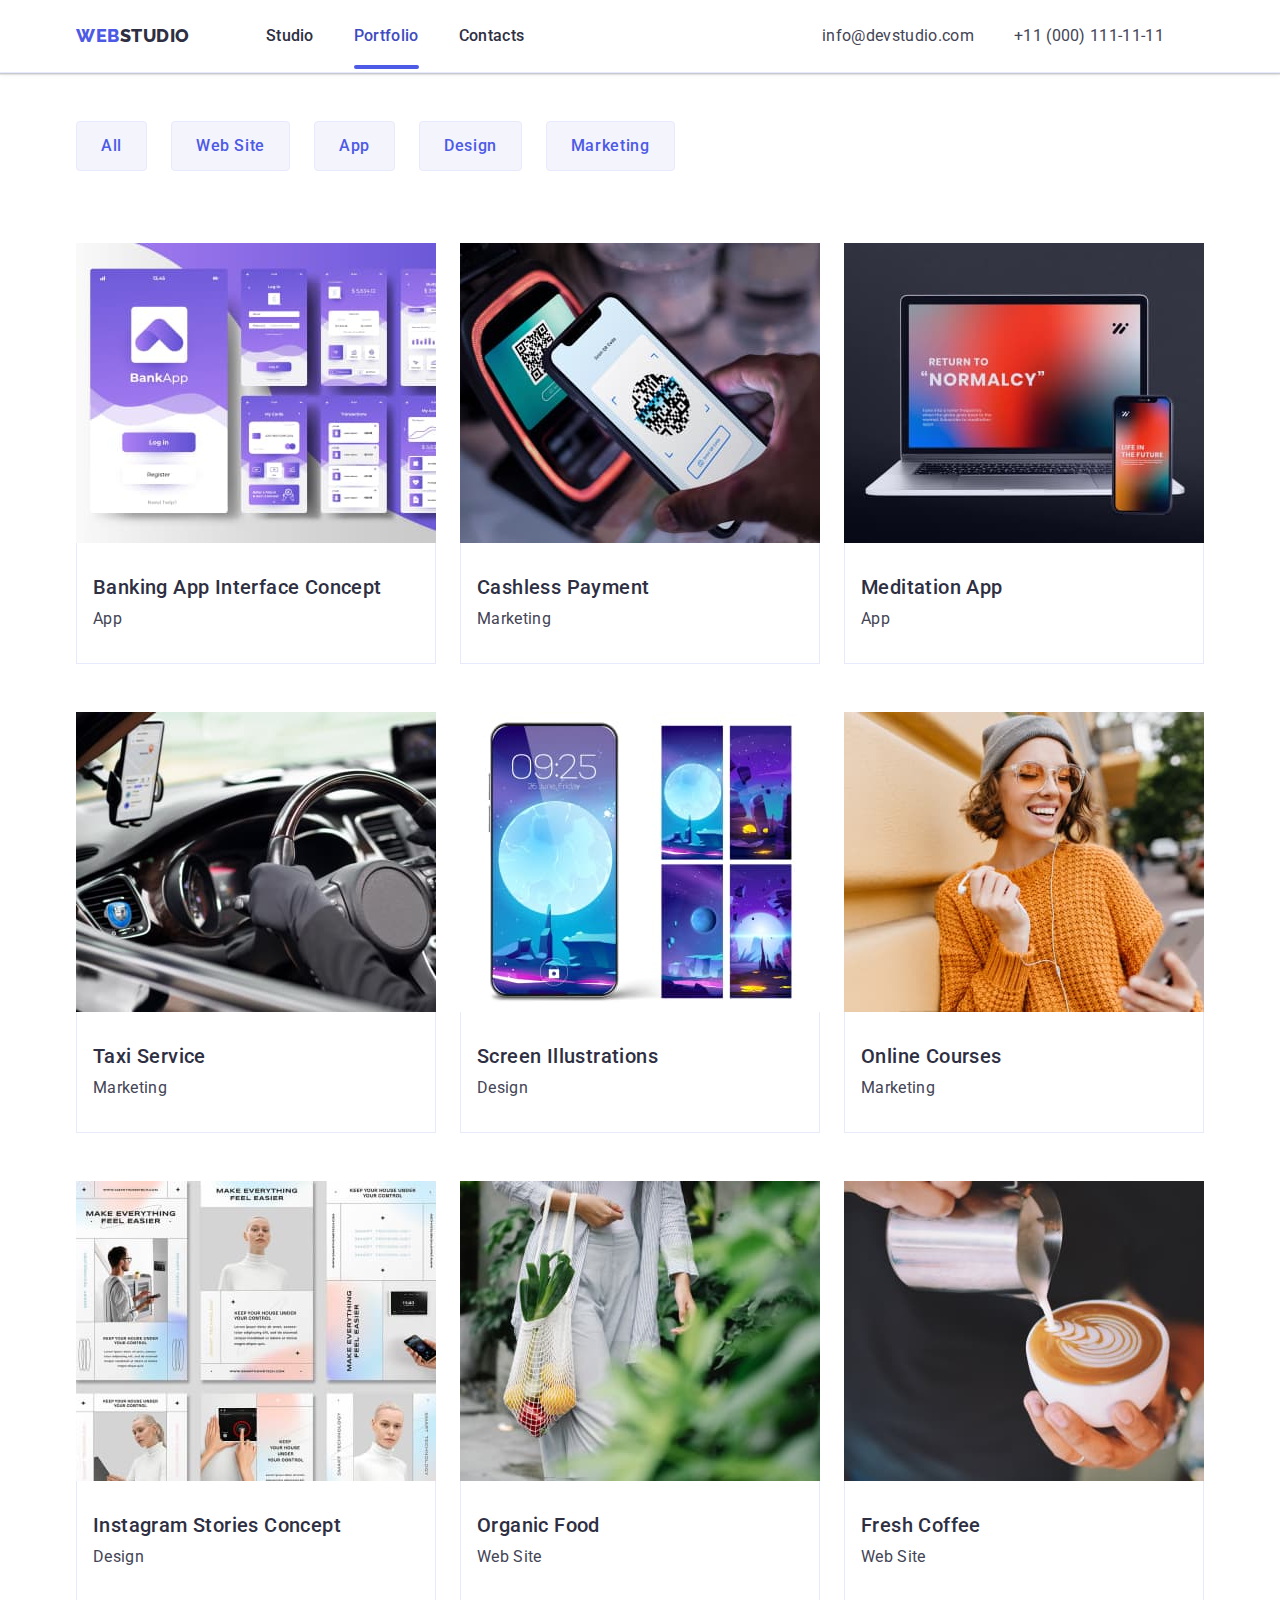
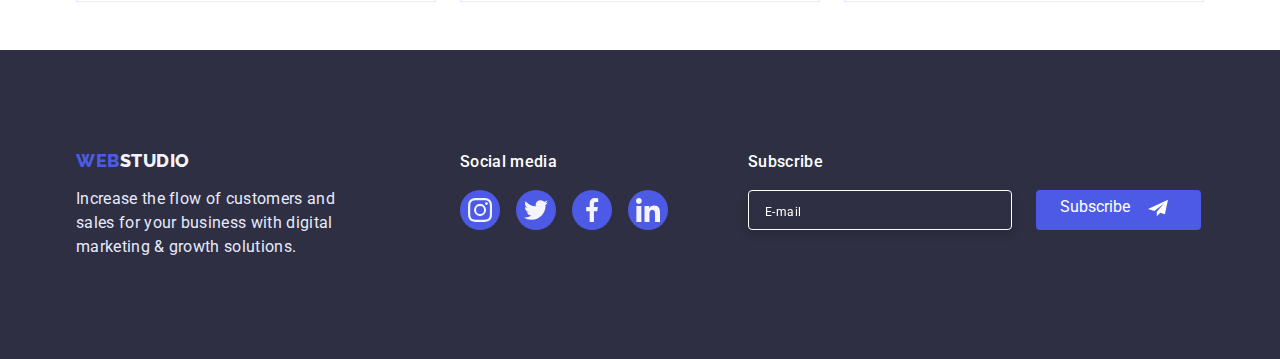
==== commit e2ccd782: "correct portfolio" ====
--- a/portfolio.html
+++ b/portfolio.html
@@ -24,10 +24,10 @@
 	<body>
 		<!--------------------- HEADER ------------------------->
 		<header class="header">
-			<div class="container page-header-container">
-				<nav class="nav">
-					<a class="logo link" href="./index.html"
-						>Web <span class="logostudio">Studio</span></a
+			<div class="container header-container">
+				<nav class="header-navigation">
+					<a class="header-logo link" href="./index.html"
+						>Web <span class="studio" style="color: #2e2f42">Studio</span></a
 					>
 					<ul class="nav-menu list">
 						<li class="nav-items-pages">
@@ -68,28 +68,28 @@
 		<main>
 			<section class="portfolio">
 				<div class="container">
-					<h1 class="title" hidden="">titel</h1>
-					<ul class="btn-section list">
-						<li class="btn-section-item">
-							<button class="btn-section-list" type="button">All</button>
-						</li>
-						<li class="btn-section-item">
-							<button class="btn-section-list" type="button">Web Site</button>
-						</li>
-						<li class="btn-section-item">
-							<button class="btn-section-list" type="button">App</button>
-						</li>
-						<li class="btn-section-item">
-							<button class="btn-section-list" type="button">Design</button>
-						</li>
-						<li class="btn-section-item">
-							<button class="btn-section-list" type="button">Marketing</button>
+					<h1 class="visually-hidden">Portfolio WebStudio</h1>
+					<ul class="filters-list list">
+						<li class="filters-item">
+							<button class="filters-btn" type="button">All</button>
+						</li>
+						<li class="filters-item">
+							<button class="filters-btn" type="button">Web Site</button>
+						</li>
+						<li class="filters-item">
+							<button class="filters-btn" type="button">App</button>
+						</li>
+						<li class="filters-item">
+							<button class="filters-btn" type="button">Design</button>
+						</li>
+						<li class="filters-itemm">
+							<button class="filters-btn" type="button">Marketing</button>
 						</li>
 					</ul>
-					<ul class="project list">
-						<li class="project-list-item">
-							<a class="project-link link" href="">
-								<div class="project-list-img-wrapper">
+					<ul class="projects-list list">
+						<li class="projects-item">
+							<a class="projects-link link" href="">
+								<div class="projects-link-img-wrapper">
 									<picture>
 										<source
 											srcset="
@@ -125,15 +125,15 @@
 									</p>
 								</div>
 
-								<div class="project-position">
-									<h2 class="project-title">Banking App Interface Concept</h2>
-									<p class="project-text">App</p>
-								</div>
-							</a>
-						</li>
-						<li class="project-list-item">
-							<a class="project-link link" href="">
-								<div class="project-list-img-wrapper">
+								<div class="projects-position">
+									<h2 class="projects-title">Banking App Interface Concept</h2>
+									<p class="projects-text">App</p>
+								</div>
+							</a>
+						</li>
+						<li class="projects-item">
+							<a class="projects-link link" href="">
+								<div class="projects-link-img-wrapper">
 									<picture>
 										<source
 											srcset="
@@ -168,15 +168,15 @@
 										App · Cloud Storage App
 									</p>
 								</div>
-								<div class="project-position">
-									<h2 class="project-title">Cashless Payment</h2>
-									<p class="project-text">Marketing</p>
-								</div>
-							</a>
-						</li>
-						<li class="project-list-item">
-							<a class="project-link link" href="">
-								<div class="project-list-img-wrapper">
+								<div class="projects-position">
+									<h2 class="projects-title">Cashless Payment</h2>
+									<p class="projects-text">Marketing</p>
+								</div>
+							</a>
+						</li>
+						<li class="projects-item">
+							<a class="projects-link link" href="">
+								<div class="projects-link-img-wrapper">
 									<picture>
 										<source
 											srcset="
@@ -211,15 +211,15 @@
 										App · Cloud Storage App
 									</p>
 								</div>
-								<div class="project-position">
-									<h2 class="project-title">Meditation App</h2>
-									<p class="project-text">App</p>
-								</div>
-							</a>
-						</li>
-						<li class="project-list-item">
-							<a class="project-link link" href="">
-								<div class="project-list-img-wrapper">
+								<div class="projects-position">
+									<h2 class="projects-title">Meditation App</h2>
+									<p class="projects-text">App</p>
+								</div>
+							</a>
+						</li>
+						<li class="projects-item">
+							<a class="projects-link link" href="">
+								<div class="projects-link-img-wrapper">
 									<picture>
 										<source
 											srcset="./images/p/taxi.jpg 1x, ./images/p/taxi@2x.jpg 2x"
@@ -251,15 +251,15 @@
 										App · Cloud Storage App
 									</p>
 								</div>
-								<div class="project-position">
-									<h2 class="project-title">Taxi Service</h2>
-									<p class="project-text">Marketing</p>
-								</div>
-							</a>
-						</li>
-						<li class="project-list-item">
-							<a class="project-link link" href="">
-								<div class="project-list-img-wrapper">
+								<div class="projects-position">
+									<h2 class="projects-title">Taxi Service</h2>
+									<p class="projects-text">Marketing</p>
+								</div>
+							</a>
+						</li>
+						<li class="projects-item">
+							<a class="projects-link link" href="">
+								<div class="projects-link-img-wrapper">
 									<picture>
 										<source
 											srcset="
@@ -295,15 +295,15 @@
 									</p>
 								</div>
 
-								<div class="project-position">
-									<h2 class="project-title">Screen Illustrations</h2>
-									<p class="project-text">Design</p>
-								</div>
-							</a>
-						</li>
-						<li class="project-list-item">
-							<a class="project-link link" href="">
-								<div class="project-list-img-wrapper">
+								<div class="projects-position">
+									<h2 class="projects-title">Screen Illustrations</h2>
+									<p class="projects-text">Design</p>
+								</div>
+							</a>
+						</li>
+						<li class="projects-item">
+							<a class="projects-link link" href="">
+								<div class="projects-link-img-wrapper">
 									<picture>
 										<source
 											srcset="
@@ -339,15 +339,15 @@
 									</p>
 								</div>
 
-								<div class="project-position">
-									<h2 class="project-title">Online Courses</h2>
-									<p class="project-text">Marketing</p>
-								</div>
-							</a>
-						</li>
-						<li class="project-list-item">
-							<a class="project-link link" href="">
-								<div class="project-list-img-wrapper">
+								<div class="projects-position">
+									<h2 class="projects-title">Online Courses</h2>
+									<p class="projects-text">Marketing</p>
+								</div>
+							</a>
+						</li>
+						<li class="projects-item">
+							<a class="projects-link link" href="">
+								<div class="projects-link-img-wrapper">
 									<picture>
 										<source
 											srcset="
@@ -383,15 +383,15 @@
 									</p>
 								</div>
 
-								<div class="project-position">
-									<h2 class="project-title">Instagram Stories Concept</h2>
-									<p class="project-text">Design</p>
-								</div>
-							</a>
-						</li>
-						<li class="project-list-item">
-							<a class="project-link link" href="">
-								<div class="project-list-img-wrapper">
+								<div class="projects-position">
+									<h2 class="projects-title">Instagram Stories Concept</h2>
+									<p class="projects-text">Design</p>
+								</div>
+							</a>
+						</li>
+						<li class="projects-item">
+							<a class="projects-link link" href="">
+								<div class="projects-link-img-wrapper">
 									<picture>
 										<source
 											srcset="./images/p/food.jpg 1x, ./images/p/food@2x.jpg 2x"
@@ -424,15 +424,15 @@
 									</p>
 								</div>
 
-								<div class="project-position">
-									<h2 class="project-title">Organic Food</h2>
-									<p class="project-text">Web Site</p>
-								</div>
-							</a>
-						</li>
-						<li class="project-list-item">
-							<a class="project-link link" href="">
-								<div class="project-list-img-wrapper">
+								<div class="projects-position">
+									<h2 class="projects-title">Organic Food</h2>
+									<p class="projects-text">Web Site</p>
+								</div>
+							</a>
+						</li>
+						<li class="projects-item">
+							<a class="projects-link link" href="">
+								<div class="projects-link-img-wrapper">
 									<picture>
 										<source
 											srcset="
@@ -468,9 +468,9 @@
 									</p>
 								</div>
 
-								<div class="project-position">
-									<h2 class="project-title">Fresh Coffee</h2>
-									<p class="project-text">Web Site</p>
+								<div class="projects-position">
+									<h2 class="projects-title">Fresh Coffee</h2>
+									<p class="projects-text">Web Site</p>
 								</div>
 							</a>
 						</li>
@@ -484,7 +484,7 @@
 				<div class="footer-wrapper">
 					<div class="footer-logo-description">
 						<a class="footer-logo link" href="./index.html"
-							>Web<span class="footer-logostudio">Studio</span></a
+							>Web<span class="studio" style="color: #f4f4fd">Studio</span></a
 						>
 						<p class="footer-description">
 							Increase the flow of customers and sales for your business with
--- a/css/style.css
+++ b/css/style.css
@@ -1,14 +1,14 @@
 :root {
-	--logo-color: #4d5ae5;
-	--accent-color: #404bbf;
-	--body-text-color: #434455;
-	--secondary-text-color: #2e2f42;
-	--primary-white-color: #ffffff;
-	--secondary-background-color: #f4f4fd;
+	--primary-state-color: #4d5ae5;
+	--pressed-state-color: #404bbf;
+	--second-text-color: #434455;
+	--main-text-color: #2e2f42;
+	--main-bgr-color: #ffffff;
+	--second-bgr-color: #f4f4fd;
+	--subtle-text-color: #8e8f99;
 	--footer-text-color: #e7e9fc;
-	--modal-background-color: #fcfcfc;
-	--footer-hover-color: #31d0aa;
-	--function-trasition: 250ms cubic-bezier(0.4, 0, 0.2, 1);
+	--bg-gradient: linear-gradient(rgba(46, 47, 66, 0.7), rgba(46, 47, 66, 0.7));
+	--typical-transitions: 250ms cubic-bezier(0.4, 0, 0.2, 1);
 }
 
 h1,
@@ -37,12 +37,35 @@
 	font-size: 16px;
 	line-height: 1.5;
 	letter-spacing: 0.02em;
-	color: var(--body-text-color);
-	background-color: var(--primary-white-color);
+	color: var(--second-text-color);
+	background-color: var(--main-bgr-color);
 }
 
 button {
 	cursor: pointer;
+}
+.button {
+	font-family: "Roboto", sans-serif;
+	font-weight: 500;
+	font-size: 16px;
+	line-height: 1.5;
+	letter-spacing: 0.04em;
+	display: flex;
+	align-items: center;
+	border-radius: 4px;
+}
+
+.visually-hidden {
+	position: absolute;
+	width: 1px;
+	height: 1px;
+	margin: -1px;
+	border: 0;
+	padding: 0;
+	white-space: nowrap;
+	clip-path: inset(100%);
+	clip: rect(0 0 0 0);
+	overflow: hidden;
 }
 
 .container {
@@ -63,44 +86,42 @@
 
 /** ------------- HEADER ------------ */
 
-.page-header-container {
+.header {
+	background-color: var(--main-bgr-color);
+	border-bottom: 1px solid var(--footer-text-color);
+	box-shadow: 0px 2px 1px rgba(46, 47, 66, 0.08),
+		0px 1px 1px rgba(46, 47, 66, 0.16), 0px 1px 6px rgba(46, 47, 66, 0.08);
+}
+
+.header-container {
 	display: flex;
 	align-items: center;
 	justify-content: space-between;
 }
 
-.nav {
-	display: flex;
-	align-items: center;
-}
-
-.header {
-	font-style: normal;
-	border-bottom: 1px solid var(--footer-text-color);
-}
-
-.logo {
+.header-navigation {
+	display: flex;
+	align-items: center;
+}
+
+.header-logo {
 	font-family: "Raleway", sans-serif;
 	font-weight: 800;
 	font-size: 18px;
 	line-height: 1.17;
-	margin-right: 76px;
-	display: flex;
-	align-items: center;
 	letter-spacing: 0.03em;
 	text-transform: uppercase;
-	color: var(--logo-color);
-}
-
-.logostudio {
-	color: var(--secondary-text-color);
+	margin-right: 76px;
+	display: flex;
+	align-items: center;
+	color: var(--primary-state-color);
 }
 
 .mobile-menu-open {
 	width: 32px;
 	height: 22px;
 	background: transparent;
-	stroke: #2e2f42;
+	stroke: var(--main-text-color);
 	border: transparent;
 	padding: 0;
 }
@@ -116,23 +137,13 @@
 	width: 40px;
 	height: 40px;
 	border-radius: 50%;
-	background-color: var(--logo-color);
-	transition: background-color var(--function-trasition);
+	background-color: var(--primary-state-color);
+	transition: background-color var(--typical-transitions);
 }
 
 .mobile-social-list-item:not(:last-child) {
 	margin-right: 56px;
 }
-
-/* .mobile-menu {
-	position: fixed;
-	width: 100%;
-	height: 100%;
-	z-index: 1000;
-	top: 0;
-	left: 0;
-	border-color: #ffffff;
-} */
 
 .nav-menu {
 	display: flex;
@@ -148,13 +159,13 @@
 	font-weight: 500;
 	padding-top: 24px;
 	padding-bottom: 24px;
-	color: var(--secondary-text-color);
-	transition: color var(--function-trasition);
+	color: var(--main-text-color);
+	transition: color var(--typical-transitions);
 }
 
 .nav-link:hover,
 .nav-link:focus {
-	color: var(--accent-color);
+	color: var(--pressed-state-color);
 }
 
 .current.nav-link::after {
@@ -166,13 +177,13 @@
 	width: 100%;
 	height: 4px;
 	border-radius: 2px;
-	color: var(--accent-color);
-	background-color: var(--logo-color);
-	transition: background-color var(--function-trasition);
+	color: var(--pressed-state-color);
+	background-color: var(--primary-state-color);
+	transition: background-color var(--typical-transitions);
 }
 
 .current.nav-link {
-	color: var(--accent-color);
+	color: var(--pressed-state-color);
 }
 
 .address {
@@ -182,14 +193,13 @@
 
 .contacts {
 	font-style: normal;
-	color: var(--body-text-color);
-
-	transition: color var(--function-trasition);
-}
-
-.contacts:hover,
-.contacts:focus {
-	color: var(--accent-color);
+	color: var(--second-text-color);
+
+	transition: color var(--typical-transitions);
+}
+
+.contacts:is(:hover, :focus) {
+	color: var(--pressed-state-color);
 }
 
 /** -------------HERO-------------- */
@@ -208,12 +218,8 @@
 	margin: 0 auto;
 	padding-top: 112px;
 	padding-bottom: 112px;
-	background-color: var(--secondary-text-color);
-	background-image: linear-gradient(
-			rgba(46, 47, 66, 0.7),
-			rgba(46, 47, 66, 0.7)
-		),
-		url(../images/hero-bg-mob.jpg);
+	background-color: var(--main-text-color);
+	background-image: var(--bg-gradient), url(../images/hero-bg-mob.jpg);
 	background-size: cover;
 }
 
@@ -240,7 +246,7 @@
 	text-align: center;
 
 	text-transform: capitalize;
-	color: var(--primary-white-color);
+	color: var(--main-bgr-color);
 }
 
 .hero-btn {
@@ -258,14 +264,13 @@
 	box-shadow: 0px 4px 4px rgba(0, 0, 0, 0.15);
 	border-radius: 4px;
 	border: none;
-	color: var(--primary-white-color);
-	background-color: var(--logo-color);
-	transition: background-color var(--function-trasition);
-}
-
-.hero-btn:hover,
-.hero-btn:focus {
-	background-color: var(--accent-color);
+	color: var(--main-bgr-color);
+	background-color: var(--primary-state-color);
+	transition: background-color var(--typical-transitions);
+}
+
+.hero-btn:is(:hover, :focus) {
+	background-color: var(--pressed-state-color);
 }
 
 /** --------------- ABOUT ----------------- */
@@ -281,7 +286,7 @@
 	height: 112px;
 	margin-bottom: 8px;
 	padding: 24px 100px;
-	background: var(--secondary-background-color);
+	background: var(--second-bgr-color);
 	border-radius: 4px;
 }
 
@@ -298,7 +303,7 @@
 	letter-spacing: 0.02em;
 	margin-bottom: 8px;
 	text-transform: capitalize;
-	color: var(--secondary-text-color);
+	color: var(--main-text-color);
 }
 
 .features-description {
@@ -306,7 +311,7 @@
 	font-size: 16px;
 	line-height: 1.5;
 	letter-spacing: 0.02em;
-	color: var(--body-text-color);
+	color: var(--second-text-color);
 }
 
 /** ------------ WHAT ARE WE DOING -------------- */
@@ -332,7 +337,7 @@
 	margin-bottom: 72px;
 	text-align: center;
 	text-transform: capitalize;
-	color: var(--secondary-text-color);
+	color: var(--main-text-color);
 }
 
 .products-item {
@@ -345,12 +350,12 @@
 .team {
 	padding-top: 96px;
 	padding-bottom: 96px;
-	background-color: var(--secondary-background-color);
+	background-color: var(--second-bgr-color);
 }
 
 .team-list-item {
 	display: inline;
-	background-color: var(--primary-white-color);
+	background-color: var(--main-bgr-color);
 	box-shadow: 0px 1px 6px rgba(46, 47, 66, 0.08),
 		0px 1px 1px rgba(46, 47, 66, 0.16), 0px 2px 1px rgba(46, 47, 66, 0.08);
 	border-radius: 0px 0px 4px 4px;
@@ -376,7 +381,7 @@
 	letter-spacing: 0.02em;
 	margin-bottom: 72px;
 	text-transform: capitalize;
-	color: var(--secondary-text-color);
+	color: var(--main-text-color);
 }
 
 .team-list-title {
@@ -385,13 +390,13 @@
 	line-height: 1.2;
 	letter-spacing: 0.02em;
 	text-align: center;
-	color: var(--secondary-text-color);
+	color: var(--main-text-color);
 }
 
 .team-position {
 	text-align: center;
 	margin-top: 8px;
-	color: var(--body-text-color);
+	color: var(--second-text-color);
 }
 
 .social-list {
@@ -408,19 +413,18 @@
 	width: 40px;
 	height: 40px;
 	border-radius: 50%;
-	background-color: var(--logo-color);
-	transition: background-color var(--function-trasition);
-}
-
-.social-list-link:hover,
-.social-list-link:focus {
-	background-color: var(--accent-color);
+	background-color: var(--primary-state-color);
+	transition: background-color var(--typical-transitions);
+}
+
+.social-list-link:is(:hover, :focus) {
+	background-color: var(--pressed-state-color);
 }
 
 .social-list-icon {
 	width: 16px;
 	height: 16px;
-	fill: var(--secondary-background-color);
+	fill: var(--second-bgr-color);
 }
 
 /** -------------------- CUSTOMERS ------------------------- */
@@ -438,7 +442,7 @@
 	letter-spacing: 0.02em;
 	margin-bottom: 72px;
 	text-transform: capitalize;
-	color: var(--secondary-text-color);
+	color: var(--main-text-color);
 }
 
 .customers-list {
@@ -449,35 +453,34 @@
 }
 
 @media screen and (max-width: 767px) {
-	.customers-list-item {
+	.customers-item {
 		width: calc((100% - 16px) / 2);
 	}
 }
 
-.customers-list-link {
+.customers-link {
 	display: flex;
 	justify-content: center;
 	align-items: center;
 
 	height: 88px;
-	border: 1px solid #8e8f99;
+	border: 1px solid var(--subtle-text-color);
 	border-radius: 4px;
-	transition: border-color var(--function-trasition);
-}
-
-.customers-list-link:hover,
-.customers-list-link:focus {
-	border-color: var(--accent-color);
-}
-
-.customers-list-link:hover .customers-list-icon,
-.customers-list-link:focus .customers-list-icon {
-	fill: var(--accent-color);
-}
-
-.customers-list-icon {
-	fill: #8e8f99;
-	transition: fill var(--function-trasition);
+	transition: border-color var(--typical-transitions);
+}
+
+.customers-link:is(:hover, :focus) {
+	border-color: var(--pressed-state-color);
+}
+
+.customers-link:hover .customers-icon,
+.customers-link:focus .customers-icon {
+	fill: var(--pressed-state-color);
+}
+
+.customers-icon {
+	fill: var(--subtle-text-color);
+	transition: fill var(--typical-transitions);
 }
 
 /** --------------- FOOTER ----------------- */
@@ -485,7 +488,7 @@
 .footer {
 	padding-top: 96px;
 	padding-bottom: 96px;
-	background-color: var(--secondary-text-color);
+	background-color: var(--main-text-color);
 }
 
 .footer-logo-description {
@@ -510,23 +513,13 @@
 	letter-spacing: 0.03em;
 	margin-bottom: 16px;
 	text-transform: uppercase;
-	color: var(--logo-color);
-	transition: color var(--function-trasition);
-}
-
-.footer-logostudio {
-	color: var(--secondary-background-color);
-	transition: color var(--function-trasition);
-}
-
-.footer-logostudio:hover,
-.footer-logostudio:focus {
-	color: var(--accent-color);
+	color: var(--primary-state-color);
+	transition: color var(--typical-transitions);
 }
 
 .footer-logo:hover,
 .footer-logo:focus {
-	color: var(--accent-color);
+	color: var(--pressed-state-color);
 }
 
 .footer-media-title {
@@ -536,7 +529,7 @@
 	font-size: 16px;
 	line-height: 1.5;
 	letter-spacing: 0.02em;
-	color: var(--primary-white-color);
+	color: var(--main-bgr-color);
 }
 
 .footer-social {
@@ -550,8 +543,8 @@
 	width: 40px;
 	height: 40px;
 	border-radius: 50%;
-	background-color: var(--logo-color);
-	transition: background-color var(--function-trasition);
+	background-color: var(--primary-state-color);
+	transition: background-color var(--typical-transitions);
 }
 
 .footer-social-list {
@@ -564,12 +557,12 @@
 .footer-social-list-icon {
 	width: 24px;
 	height: 24px;
-	fill: var(--secondary-background-color);
+	fill: var(--second-bgr-color);
 }
 
 .footer-social-list-link:hover,
 .footer-social-list-link:focus {
-	background-color: var(--footer-hover-color);
+	background-color: #31d0aa;
 }
 
 .footer-form-description {
@@ -577,7 +570,7 @@
 	font-weight: 500;
 	font-size: 16px;
 	line-height: 1.5;
-	color: var(--primary-white-color);
+	color: var(--main-bgr-color);
 	letter-spacing: 0.02em;
 }
 
@@ -586,23 +579,23 @@
 	width: 100%;
 	height: 40px;
 	padding: 16px;
-	color: var(--primary-white-color);
-	background-color: var(--secondary-text-color);
-	border: 1px solid var(--primary-white-color);
+	color: var(--main-bgr-color);
+	background-color: var(--main-text-color);
+	border: 1px solid var(--main-bgr-color);
 	filter: drop-shadow(0px 4px 4px rgba(0, 0, 0, 0.15));
 	border-radius: 4px;
 	outline: none;
 }
 .footer-form-email:focus {
 	outline: none;
-	border-color: var(--logo-color);
+	border-color: var(--primary-state-color);
 }
 
 .footer-form-email::placeholder {
 	font-size: 12px;
 	line-height: 2;
 	letter-spacing: 0.04em;
-	color: var(--primary-white-color);
+	color: var(--main-bgr-color);
 }
 
 .footer-modal-form {
@@ -617,16 +610,16 @@
 	padding: 8px 24px;
 	margin-right: auto;
 	margin-left: auto;
-	color: var(--primary-white-color);
+	color: var(--main-bgr-color);
 	border: none;
-	background: var(--logo-color);
+	background: var(--primary-state-color);
 	border-radius: 4px;
-	transition: background-color var(--function-trasition);
+	transition: background-color var(--typical-transitions);
 }
 
 .footer-modal-form-subscribe-btn:hover,
 .footer-modal-form-subscribe-btn:focus {
-	background-color: var(--accent-color);
+	background-color: var(--pressed-state-color);
 }
 .footer-modal-btn-icon {
 	/* margin-left: 16px; */
@@ -639,7 +632,7 @@
 	padding-bottom: 48px;
 }
 
-.btn-section {
+.filters-list {
 	display: flex;
 	justify-content: center;
 	margin-bottom: 72px;
@@ -648,7 +641,7 @@
 	justify-content: flex-start;
 }
 
-.btn-section-list {
+.filters-btn {
 	font-weight: 500;
 	display: flex;
 	align-items: center;
@@ -661,72 +654,65 @@
 	cursor: pointer;
 	border: 1px solid var(--footer-text-color);
 	border-radius: 4px;
-	color: var(--logo-color);
-	background-color: var(--secondary-background-color);
-	transition: color var(--function-trasition),
-		background-color var(--function-trasition),
-		border-color var(--function-trasition), box-shadow var(--function-trasition);
-}
-
-.btn-section-list:hover,
-.btn-section-list:focus {
-	color: var(--primary-white-color);
-	background-color: var(--accent-color);
+	color: var(--primary-state-color);
+	background-color: var(--second-bgr-color);
+	transition: color var(--typical-transitions),
+		background-color var(--typical-transitions),
+		border-color var(--typical-transitions),
+		box-shadow var(--typical-transitions);
+}
+
+.filters-btn:is(:hover, :focus) {
+	color: var(--main-bgr-color);
+	background-color: var(--pressed-state-color);
 	box-shadow: 0px 3px 1px rgba(0, 0, 0, 0.1), 0px 2px 1px rgba(0, 0, 0, 0.08),
 		0px 2px 2px rgba(0, 0, 0, 0.12);
-	border-color: var(--accent-color);
-}
-
-.project {
+	border-color: var(--pressed-state-color);
+}
+
+.projects-list {
 	display: flex;
 	flex-wrap: wrap;
 	gap: 48px 24px;
 }
 
-/* .projects-foto {
-	width: 396px;
-	height: 280px;
-} */
-
-.project-list-item {
-	transition: box-shadow var(--function-trasition);
-}
-
-.project-list-item:hover,
-.project-list-item:focus {
+.projects-item {
+	transition: box-shadow var(--typical-transitions);
+}
+
+.projects-item:is(:hover, :focus) {
 	box-shadow: 0px 1px 6px rgba(46, 47, 66, 0.08),
 		0px 1px 1px rgba(46, 47, 66, 0.16), 0px 2px 1px rgba(46, 47, 66, 0.08);
 }
 
-.project-list-img-wrapper {
+.projects-link-img-wrapper {
 	position: relative;
 	overflow: hidden;
 }
 
 .overlay {
 	position: absolute;
+	left: 0;
+	top: 0;
 	width: 100%;
 	height: 100%;
-	left: 0;
-	top: 0;
 	font-weight: 400;
 	font-size: 16px;
 	line-height: 1.5;
 	letter-spacing: 0.02em;
-	padding: 40px 32px 164px 32px;
-	overflow: auto;
+	padding: 40px 32px;
+	/* overflow: auto; */
 	transform: translate(0, 100%);
-	transition: transform var(--function-trasition);
-	color: var(--secondary-background-color);
-	background-color: var(--logo-color);
-}
-
-.project-link:hover .overlay,
-.project-link:focus .overlay {
+	transition: transform var(--typical-transitions);
+	color: var(--second-bgr-color);
+	background-color: var(--pressed-state-color);
+}
+
+.projects-link:is(:hover, :focus) .overlay {
 	transform: translate(0, 0);
 }
 
-.project-position {
+.projects-position {
 	padding-top: 32px;
 	padding-bottom: 32px;
 	padding-left: 16px;
@@ -735,236 +721,200 @@
 	border-top: none;
 }
 
-.project-title {
+.projects-title {
 	font-weight: 500;
 	font-size: 20px;
 	line-height: 1.2;
 	letter-spacing: 0.02em;
 	margin-bottom: 8px;
-	color: var(--secondary-text-color);
-}
-
-.project-text {
-	color: var(--body-text-color);
+	color: var(--main-text-color);
+}
+
+.projects-text {
+	color: var(--second-text-color);
 }
 
 /**-------------------- MODAL -------------------------*/
 
+.is-hidden {
+	opacity: 0;
+	visibility: hidden;
+	pointer-events: none;
+}
+
 .backdrop {
+	width: 100%;
+	height: 100%;
 	position: fixed;
 	top: 0;
 	left: 0;
-	z-index: 100;
-	width: 100%;
-	height: 100%;
-	background-color: rgba(46, 47, 66, 0.4);
-	transition: opacity var(--function-trasition),
-		visibility var(--function-trasition);
-}
-
-.backdrop.is-hidden {
-	opacity: 0;
-	visibility: hidden;
-	pointer-events: none;
+	background: rgba(46, 47, 66, 0.4);
+	/* display: flex;
+	align-items: center;
+	justify-content: center; */
+	opacity: 1;
+	transition: opacity var(--typical-transitions),
+		visibility var(--typical-transitions);
 }
 
 .modal {
+	width: 408px;
+	min-height: 584px;
+	background-color: var(--second-bgr-color);
+	border-radius: 4px;
 	position: absolute;
 	top: 50%;
 	left: 50%;
-	transform: translate(-50%, -50%);
-	padding: 72px 16px 24px 16px;
-	width: 392px;
-	/* height: 584px; */
-	background: var(--modal-background-color);
-	box-shadow: 0px 1px 1px rgba(0, 0, 0, 0.14), 0px 1px 3px rgba(0, 0, 0, 0.12),
-		0px 2px 1px rgba(0, 0, 0, 0.2);
-	border-radius: 4px;
+	transform: translate(-50%, -50%) scale(1);
+	transition: transform var(--typical-transitions);
+	padding: 72px 24px 24px;
+}
+
+.backdrop.is-hidden .modal {
+	transform: translate(-50%, -50%) scale(0);
 }
 
 .modal-close-btn {
-	position: absolute;
-	top: 24px;
-	right: 24px;
-	display: flex;
-	justify-content: center;
-	align-items: center;
 	width: 24px;
 	height: 24px;
+	border: 1px solid rgba(0, 0, 0, 0.1);
+	background: var(--footer-text-color);
 	border-radius: 50%;
-	background: var(--footer-text-color);
-	border: 1px solid rgba(0, 0, 0, 0.1);
-	transition: fill var(--function-trasition),
-		background-color var(--function-trasition),
-		border-color var(--function-trasition);
-}
-
-.modal-close-btn:hover,
-.modal-close-btn:focus {
-	fill: var(--primary-white-color);
-	background-color: var(--accent-color);
-	border-color: var(--accent-color);
-}
-
-.modal-close-btn-icon {
-	width: 8px;
-	height: 8px;
-}
-
-/**------------------ MODAL FORM ------------------------*/
-
-.modal-form {
-	display: flex;
-	flex-direction: column;
-}
-
-.modal-form-title {
+	display: block;
+	color: var(--main-text-color);
+	position: absolute;
+	right: 24px;
+	top: 24px;
+	transition: color var(--typical-transitions),
+		background var(--typical-transitions), border var(--typical-transitions);
+}
+.close-btn-icon {
+	fill: currentColor;
+}
+.modal-close-btn:is(:hover, :focus) {
+	color: var(--main-bgr-color);
+	background: var(--pressed-state-color);
+	border: var(--pressed-state-color);
+}
+
+.modal-title {
 	font-weight: 500;
 	font-size: 16px;
 	line-height: 1.5;
-	text-align: center;
-	letter-spacing: 0.02em;
-	margin-bottom: 34px;
-	color: var(--secondary-text-color);
-}
-
-.modal-form-field {
+	letter-spacing: 0.02em;
+	color: var(--main-text-color);
+	text-align: center;
+	margin-bottom: 16px;
+}
+
+.modal-form {
+}
+.modal-field {
 	margin-bottom: 8px;
 }
 
-.modal-form-field-comment {
-	margin-bottom: 16px;
-}
-
-.modal-form-input-desk {
+.modal-comment {
+	margin-bottom: 18px;
+}
+
+.input-text {
 	display: block;
-	font-weight: 400;
-	font-size: 12px;
-	line-height: 1.16;
-	letter-spacing: 0.04em;
 	margin-bottom: 4px;
-	color: #8e8f99;
-}
-
-.modal-form-input-wrapper {
-	display: block;
+	color: var(--subtle-text-color);
+}
+
+.input-wrap {
+	color: var(--main-text-color);
 	position: relative;
 }
 
-.modal-form-input {
+.modal-input {
 	width: 100%;
 	height: 40px;
-	padding-left: 38px;
 	border: 1px solid rgba(46, 47, 66, 0.4);
 	border-radius: 4px;
-	transition: border-color var(--function-trasition);
-}
-
-.modal-form-input:focus {
-	outline: none;
-	border-color: var(--logo-color);
-}
-
-.modal-form-input-icon {
+	outline: transparent;
+	font-size: 14px;
+	padding-left: 38px;
+}
+
+.modal-input:focus {
+	border-color: var(--pressed-state-color);
+}
+
+.modal-input:focus + .modal-icon {
+	fill: var(--pressed-state-color);
+}
+
+.modal-icon {
 	position: absolute;
+	left: 16px;
 	top: 50%;
-	left: 16px;
-	transform: translate(0, -50%);
-	width: 13px;
-	height: 13px;
-	transition: fill var(--function-trasition);
-}
-
-.modal-form-input:focus + .modal-form-input-icon {
-	fill: var(--logo-color);
-}
-
-.modal-form-massage {
+	transform: translateY(-50%);
+	fill: currentColor;
+}
+
+.modal-textarea {
+	display: block;
 	width: 100%;
 	height: 120px;
-	padding: 10px 16px;
-	resize: none;
 	border: 1px solid rgba(46, 47, 66, 0.4);
 	border-radius: 4px;
-	transition: border-color var(--function-trasition);
-}
-
-.modal-form-massage::placeholder {
-	font-weight: 400;
+	outline: transparent;
 	font-size: 12px;
-	line-height: 1.16;
-	letter-spacing: 0.04em;
+	padding: 8px 16px;
+	resize: none;
+}
+
+.modal-textarea:focus {
+	display: block;
+	border-color: var(--pressed-state-color);
+}
+
+.modal-textarea::placeholder {
 	color: rgba(46, 47, 66, 0.4);
 }
 
-.modal-form-massage:focus {
-	outline: none;
-	border-color: var(--logo-color);
-}
-
-.modal-form-chek-desk::before {
-	margin-right: 8px;
-	display: block;
+.modal-field-privacy {
+	margin-top: 16px;
+}
+.check-text {
+	font-size: 12px;
+	display: flex;
+	align-items: center;
+}
+
+.check-text span {
 	width: 16px;
 	height: 16px;
 	border: 1px solid rgba(46, 47, 66, 0.4);
 	border-radius: 2px;
-	cursor: pointer;
-	content: "";
-}
-
-.modal-form-chek:checked + .modal-form-chek-desk::before {
-	background: var(--accent-color);
-	border: 1px solid var(--accent-color);
-	border-radius: 2px;
-	background-image: url(../images/chek.svg);
-	background-repeat: no-repeat;
-	background-position: center;
-}
-
-.modal-form-chek:focus + .modal-form-chek-desk::before {
-	outline: 1px solid var(--logo-color);
-}
-
-.visually-hiden {
-	position: absolute;
-	overflow: hidden;
-	clip: rect(0 0 0 0);
-}
-
-.modal-form-chek-desk {
-	display: flex;
-	align-items: center;
-	margin-bottom: 24px;
-	font-size: 12px;
-	line-height: 1.16;
-	letter-spacing: 0.04em;
-	color: #8e8f99;
-}
-
-.modal-form-link {
-	margin-left: 4px;
-	font-size: 12px;
-	line-height: 1.33;
-	letter-spacing: 0.04em;
-	text-decoration-line: underline;
-	color: var(--logo-color);
-}
-
-.modal-form-submit {
-	margin-left: auto;
-	margin-right: auto;
-	width: 169px;
-	height: 56px;
-	color: var(--primary-white-color);
-	background: var(--logo-color);
+	margin-right: 10px;
+	display: flex;
+	align-items: center;
+	justify-content: center;
+	fill: transparent;
+}
+
+.input-check:checked + .check-text span {
+	background-color: var(--pressed-state-color);
 	border: none;
+	fill: var(--second-bgr-color);
+}
+
+.modal-form-btn {
+	width: 170px;
+	padding: 16px 32px;
+	display: block;
+	margin: 0% auto;
+	color: var(--main-bgr-color);
+	border: 1px solid transparent;
+	background: var(--primary-state-color);
 	box-shadow: 0px 4px 4px rgba(0, 0, 0, 0.15);
-	border-radius: 4px;
-	transition: background-color var(--function-trasition);
-}
-
-.modal-form-submit:hover,
-.modal-form-submit:focus {
-	background-color: var(--accent-color);
-}
+	transition: background-color var(--typical-transitions);
+	margin-top: 24px;
+}
+
+.modal-form-btn:is(:hover, :focus) {
+	background-color: var(--pressed-state-color);
+}
--- a/css/mobile.css
+++ b/css/mobile.css
@@ -1,3 +1,15 @@
+:root {
+	--primary-state-color: #4d5ae5;
+	--pressed-state-color: #404bbf;
+	--second-text-color: #434455;
+	--main-text-color: #2e2f42;
+	--main-bgr-color: #ffffff;
+	--second-bgr-color: #f4f4fd;
+	--subtle-text-color: #8e8f99;
+	--footer-text-color: #e7e9fc;
+	--typical-transitions: 250ms cubic-bezier(0.4, 0, 0.2, 1);
+}
+
 @media screen and (min-width: 428px) {
 	.hero {
 		width: 428px;
@@ -21,13 +33,14 @@
 		z-index: 1000;
 		top: 0;
 		left: 0;
-		background-color: #ffffff;
-		box-shadow: 0px 2px 1px rgba(46, 47, 66, 0.08), 0px 1px 1px rgba(46, 47, 66, 0.16),
-			0px 1px 6px rgba(46, 47, 66, 0.08);
+		background-color: var(--main-bgr-color);
+		box-shadow: 0px 2px 1px rgba(46, 47, 66, 0.08),
+			0px 1px 1px rgba(46, 47, 66, 0.16), 0px 1px 6px rgba(46, 47, 66, 0.08);
 		opacity: 0;
 		visibility: hidden;
 		pointer-events: none;
-		transition: opacity var(--function-trasition), visibility var(--function-trasition);
+		transition: opacity var(--typical-transitions),
+			visibility var(--typical-transitions);
 	}
 
 	.mobile-menu.is-open {
@@ -56,10 +69,9 @@
 		width: 24px;
 		height: 24px;
 		border-radius: 50%;
-		color: #2E2F42;
+		color: #2e2f42;
 		background: rgba(231, 233, 252, 0.1);
 		border: 1px solid rgba(46, 47, 66, 0.1);
-
 	}
 
 	.mobile-menu-close-icon {
@@ -78,13 +90,12 @@
 		line-height: 1.11;
 		letter-spacing: 0.02em;
 		text-transform: capitalize;
-		color: var(--secondary-text-color);
+		color: var(--main-text-color);
 	}
 
 	.current.mobile-link {
-		color: var(--accent-color);
+		color: var(--pressed-state-color);
 	}
-
 
 	.mobile-link-contacts {
 		font-weight: 700;
@@ -92,7 +103,7 @@
 		line-height: 1.11;
 		letter-spacing: 0.02em;
 		text-transform: capitalize;
-		color: var(--accent-color);
+		color: var(--pressed-state-color);
 	}
 
 	.mobile-menu-address {
@@ -106,7 +117,7 @@
 		line-height: 1.11;
 		letter-spacing: 0.02em;
 		text-transform: capitalize;
-		color: var(--logo-color);
+		color: var(--primary-state-color);
 	}
 
 	.mobile-menu-mail {
@@ -114,7 +125,7 @@
 		font-size: 20px;
 		line-height: 1.2;
 		letter-spacing: 0.02em;
-		color: var(--body-text-color);
+		color: var(--second-text-color);
 	}
 
 	.mobile-menu-address {
@@ -140,4 +151,4 @@
 	.address {
 		display: none;
 	}
-}+}
--- a/css/tablet.css
+++ b/css/tablet.css
@@ -46,7 +46,7 @@
 					rgba(46, 47, 66, 0.7),
 					rgba(46, 47, 66, 0.7)
 				),
-				url(../images/hero-bg-tabg@2x.jpg);
+				url(../images/hero-bg-tab@2x.jpg);
 		}
 	}
 
@@ -74,25 +74,6 @@
 		}
 	}
 
-	/* .features-list-icon {
-		display: none;
-	}
-
-	.products {
-		display: none;
-	}
-
-	.feauters-list {
-		display: flex;
-		flex-wrap: wrap;
-		gap: 24px;
-		row-gap: 72px;
-	}
-
-	.features-list-title {
-		text-align: start;
-	} */
-
 	.features-list-item {
 		width: calc((100% - 24px) / 2);
 	}
@@ -107,13 +88,9 @@
 		justify-content: center;
 	}
 
-	.customers-list-link {
+	.customers-link {
 		width: 168px;
 	}
-	/* 
-	.customers-list-item {
-		width: calc((100% - 48px) / 3);
-	} */
 
 	.footer-wrapper {
 		display: flex;
@@ -151,16 +128,13 @@
 		width: 264px;
 		margin-right: 24px;
 	}
-	/* .portfolio {
-	padding-top: 64px;
-	padding-bottom: 648px;
-} */
+
 	.projects-foto {
 		width: 356px;
 		height: 300px;
 	}
 
-	.project-list-item {
+	.projects-item {
 		width: calc((100% - 24px) / 2);
 	}
 }
--- a/css/desktop.css
+++ b/css/desktop.css
@@ -1,3 +1,7 @@
+:root {
+	--bg-gradient: linear-gradient(rgba(46, 47, 66, 0.7), rgba(46, 47, 66, 0.7));
+}
+
 @media screen and (min-width: 1158px) {
 	.container {
 		max-width: 1158px;
@@ -7,7 +11,7 @@
 		margin-right: auto;
 	}
 
-	.page-header-container {
+	.header-container {
 		display: flex;
 		align-items: center;
 		padding-top: 24px;
@@ -29,11 +33,7 @@
 		width: 1440px;
 		padding-top: 188px;
 		padding-bottom: 188px;
-		background-image: linear-gradient(
-				rgba(46, 47, 66, 0.7),
-				rgba(46, 47, 66, 0.7)
-			),
-			url(../images/hero-bg.jpg);
+		background-image: var(--bg-gradient), url(../images/hero-bg.jpg);
 	}
 
 	@media screen and (min-device-pixel-ratio: 2) and (min-width: 1158px),
@@ -41,11 +41,7 @@
 		screen and (min-resolution: 192dpi) and (min-width: 1158px),
 		screen and (min-resolution: 2dppx) and (min-width: 1158px) {
 		.hero {
-			background-image: linear-gradient(
-					rgba(46, 47, 66, 0.7),
-					rgba(46, 47, 66, 0.7)
-				),
-				url(../images/hero-bg@2x.jpg);
+			background-image: var(--bg-gradient), url(../images/hero-bg@2x.jpg);
 		}
 	}
 
@@ -140,7 +136,7 @@
 		width: 360px;
 		height: 300px;
 	}
-	.project-list-item {
+	.projects-item {
 		flex-basis: calc((100% - 48px) / 3);
 	}
 }
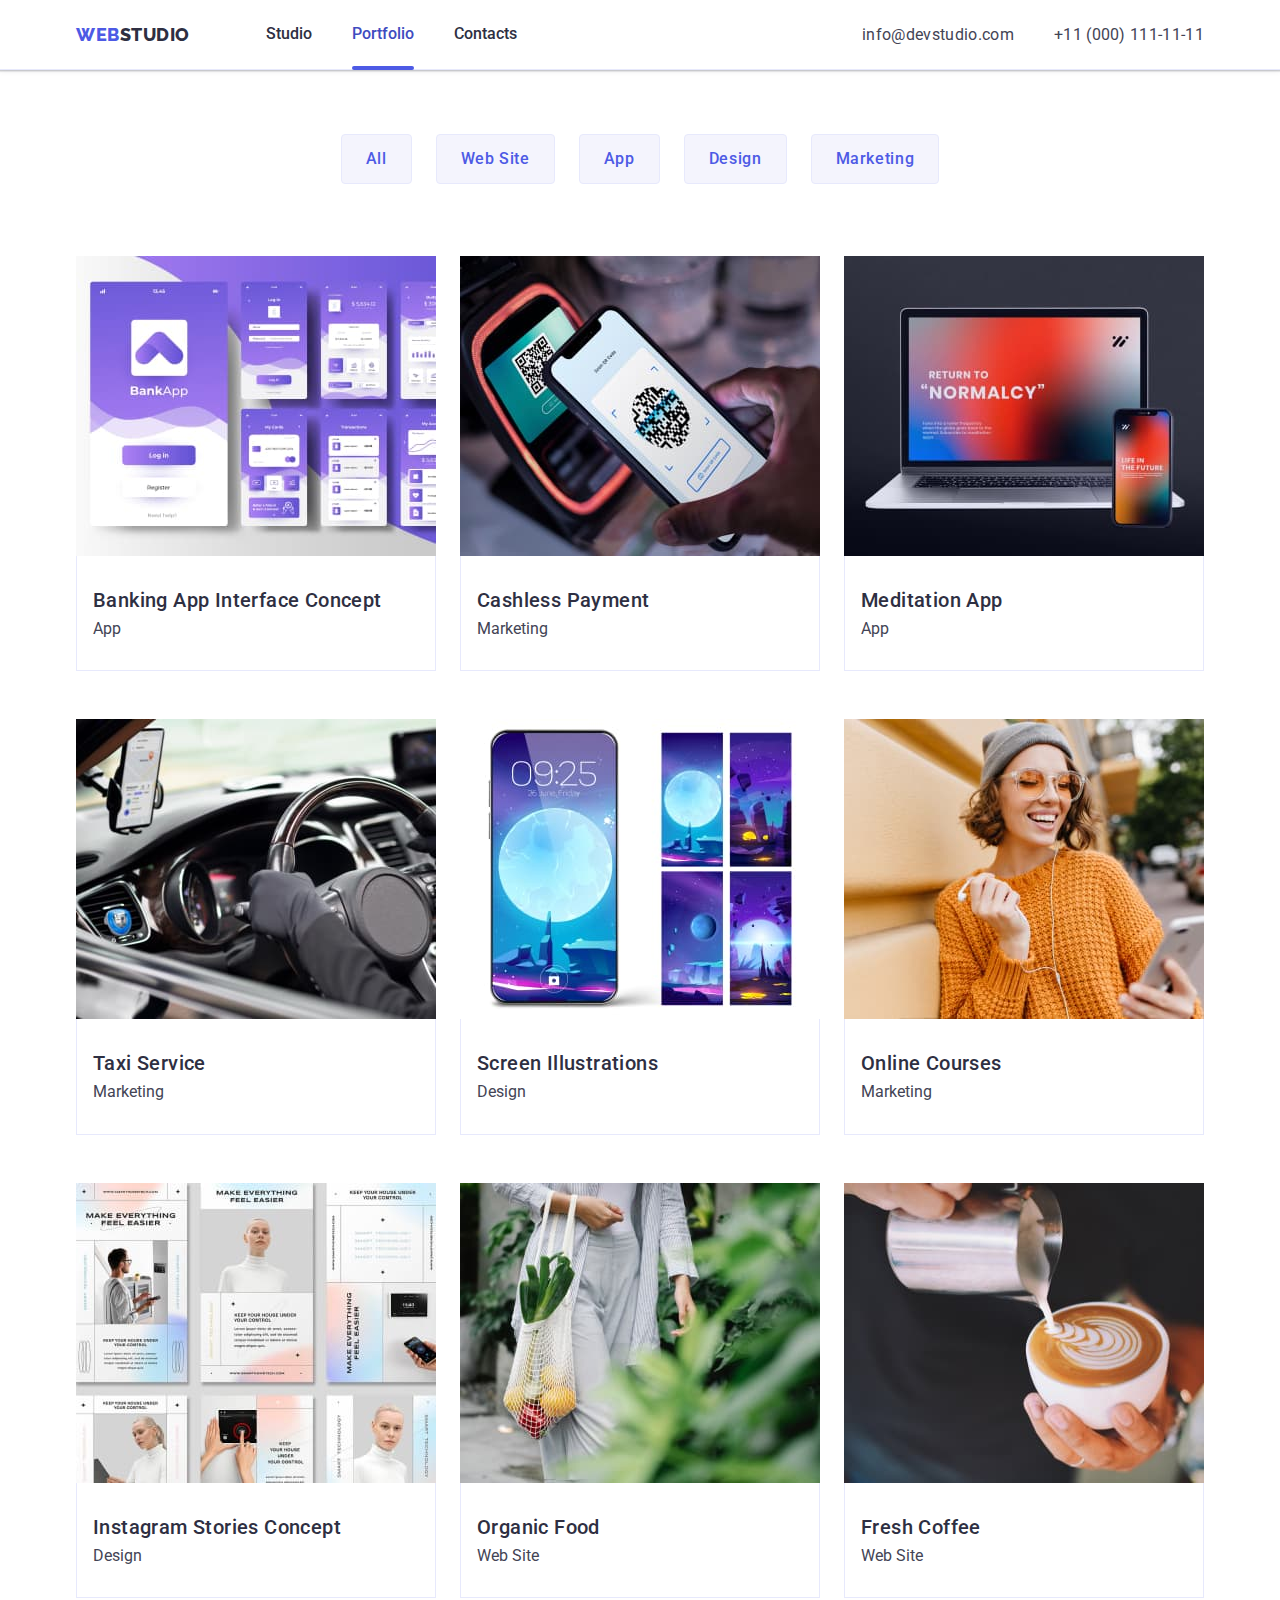
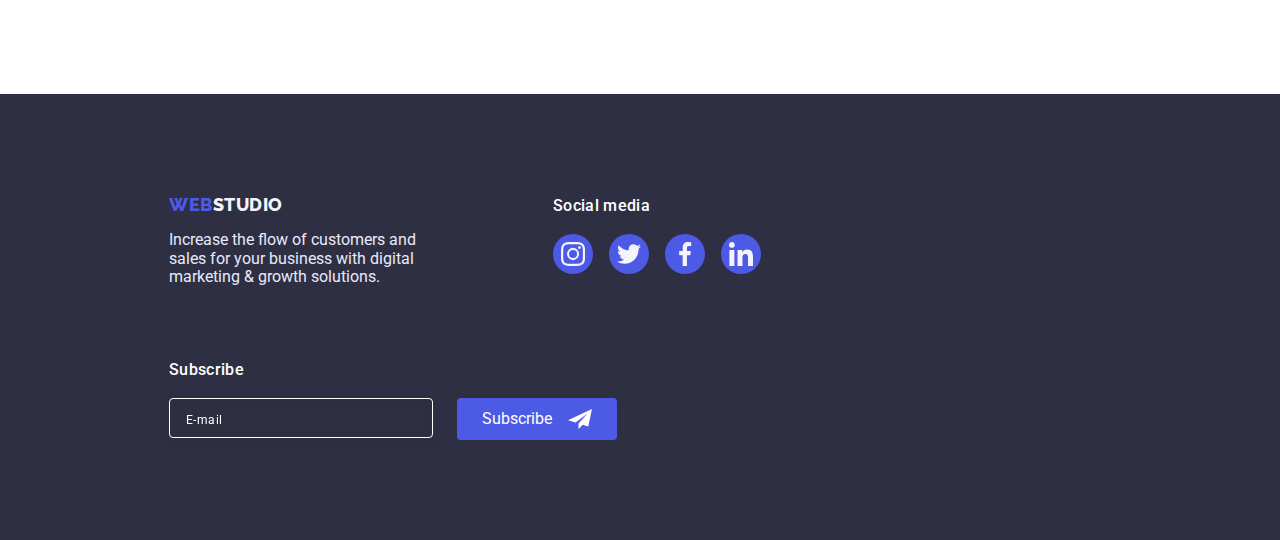
==== commit 8ca0586a: "correct first" ====
--- a/portfolio.html
+++ b/portfolio.html
@@ -29,17 +29,17 @@
 					<a class="header-logo link" href="./index.html"
 						>Web <span class="studio" style="color: #2e2f42">Studio</span></a
 					>
-					<ul class="nav-menu list">
-						<li class="nav-items-pages">
-							<a class="nav-link link" href="./index.html">Studio</a>
-						</li>
-						<li class="nav-items-pages">
-							<a class="current nav-link link" href="./portfolio.html"
+					<ul class="header-list list">
+						<li class="header-item">
+							<a class="header-link link" href="./index.html">Studio</a>
+						</li>
+						<li class="header-item">
+							<a class="current header-link link" href="./portfolio.html"
 								>Portfolio</a
 							>
 						</li>
-						<li class="nav-items-pages">
-							<a class="nav-link link" href="">Contacts</a>
+						<li class="header-item">
+							<a class="header-link link" href="">Contacts</a>
 						</li>
 					</ul>
 				</nav>
@@ -48,20 +48,117 @@
 						<use href="./images/icons.svg#icon-burger"></use>
 					</svg>
 				</button>
-				<address class="address">
-					<ul class="address-item list">
-						<li class="address-contacts">
+				<address class="header-contacts">
+					<ul class="contacts-list list">
+						<li class="contacts-items">
 							<a class="contacts link" href="mailto:info@devstudio.com"
 								>info@devstudio.com</a
 							>
 						</li>
-						<li class="address-contacts">
+						<li class="contacts-item">
 							<a class="contacts link" href="tel:+110001111111"
 								>+11 (000) 111-11-11</a
 							>
 						</li>
 					</ul>
 				</address>
+			</div>
+			<div class="mobile-menu" data-menu>
+				<div class="container mobile-menu-container">
+					<div class="mobile-wrapper">
+						<div>
+							<button
+								type="button"
+								class="mobile-menu-close-btn"
+								data-menu-close
+							>
+								<svg class="mobile-menu-close-icon">
+									<use href="./images/icons.svg#icon-close-btn"></use>
+								</svg>
+							</button>
+							<ul class="nav-mobile-menu">
+								<li class="mobile-items-pages list">
+									<a class="mobile-link link" href="./index.html">Studio</a>
+								</li>
+								<li class="mobile-items-pages list">
+									<a class="current mobile-link link" href="./portfolio.html"
+										>Portfolio</a
+									>
+								</li>
+								<li class="mobile-items-pages list">
+									<a class="mobile-link link" href="">Contacts</a>
+								</li>
+							</ul>
+						</div>
+
+						<div class="mobile-menu-contacts">
+							<address class="mobile-menu-address">
+								<ul class="mobile-address-item list">
+									<li class="mobile-address-contacts">
+										<a class="mobile-menu-phone link" href="tel:+110001111111"
+											>+11 (000) 111-11-11</a
+										>
+									</li>
+									<li class="mobile-address-contacts">
+										<a
+											class="mobile-menu-mail link"
+											href="mailto:info@devstudio.com"
+											>info@devstudio.com</a
+										>
+									</li>
+								</ul>
+							</address>
+							<div class="mobile-social">
+								<ul class="mobile-social-list list">
+									<li class="mobile-social-list-item">
+										<a href="" class="mobile-social-list-link">
+											<svg
+												class="footer-social-list-icon"
+												width="24"
+												height="24"
+											>
+												<use href="./images/icons.svg#icon-instagram"></use>
+											</svg>
+										</a>
+									</li>
+									<li class="mobile-social-list-item">
+										<a href="" class="mobile-social-list-link">
+											<svg
+												class="footer-social-list-icon"
+												width="24"
+												height="24"
+											>
+												<use href="./images/icons.svg#icon-twitter"></use>
+											</svg>
+										</a>
+									</li>
+									<li class="mobile-social-list-item">
+										<a href="" class="mobile-social-list-link">
+											<svg
+												class="footer-social-list-icon"
+												width="24"
+												height="24"
+											>
+												<use href="./images/icons.svg#icon-facebook"></use>
+											</svg>
+										</a>
+									</li>
+									<li class="mobile-social-list-item">
+										<a href="" class="mobile-social-list-link">
+											<svg
+												class="footer-social-list-icon"
+												width="24"
+												height="24"
+											>
+												<use href="./images/icons.svg#icon-linkedin"></use>
+											</svg>
+										</a>
+									</li>
+								</ul>
+							</div>
+						</div>
+					</div>
+				</div>
 			</div>
 		</header>
 
@@ -479,81 +576,77 @@
 			</section>
 		</main>
 
+		<!-------------------- FOOTER ------------------------->
+
 		<footer class="footer">
 			<div class="section-footer container">
-				<div class="footer-wrapper">
-					<div class="footer-logo-description">
-						<a class="footer-logo link" href="./index.html"
-							>Web<span class="studio" style="color: #f4f4fd">Studio</span></a
-						>
-						<p class="footer-description">
-							Increase the flow of customers and sales for your business with
-							digital marketing & growth solutions.
-						</p>
-					</div>
-
-					<div class="footer-social">
-						<h2 class="section-title" hidden>titel</h2>
-						<h3 class="footer-media-title">Social media</h3>
-						<ul class="footer-social-list list">
-							<li class="footer-sicial-list-item">
-								<a href="" class="footer-social-list-link">
-									<svg class="footer-social-list-icon">
-										<use href="./images/icons.svg#icon-instagram"></use>
-									</svg>
-								</a>
-							</li>
-							<li class="footer-sicial-list-item">
-								<a href="" class="footer-social-list-link">
-									<svg class="footer-social-list-icon">
-										<use href="./images/icons.svg#icon-twitter"></use>
-									</svg>
-								</a>
-							</li>
-							<li class="footer-sicial-list-item">
-								<a href="" class="footer-social-list-link">
-									<svg class="footer-social-list-icon">
-										<use href="./images/icons.svg#icon-facebook"></use>
-									</svg>
-								</a>
-							</li>
-							<li class="footer-sicial-list-item">
-								<a href="" class="footer-social-list-link">
-									<svg class="footer-social-list-icon">
-										<use href="./images/icons.svg#icon-linkedin"></use>
-									</svg>
-								</a>
-							</li>
-						</ul>
-					</div>
+				<div class="footer-logo-description">
+					<a class="footer-logo link" href="./index.html"
+						>Web<span class="studio" style="color: #f4f4fd">Studio</span></a
+					>
+					<p class="footer-description">
+						Increase the flow of customers and sales for your business with
+						digital marketing & growth solutions.
+					</p>
 				</div>
 
-				<!-------------------- MODAL ------------------------->
-
-				<form class="footer-modal-form">
+				<div class="footer-social">
+					<p class="footer-media-title">Social media</p>
+					<ul class="footer-social-list list">
+						<li class="footer-sicial-list-item">
+							<a href="" class="footer-social-list-link">
+								<svg class="footer-social-list-icon" width="24" height="24">
+									<use href="./images/icons.svg#icon-instagram"></use>
+								</svg>
+							</a>
+						</li>
+						<li class="footer-sicial-list-item">
+							<a href="" class="footer-social-list-link">
+								<svg class="footer-social-list-icon" width="24" height="24">
+									<use href="./images/icons.svg#icon-twitter"></use>
+								</svg>
+							</a>
+						</li>
+						<li class="footer-sicial-list-item">
+							<a href="" class="footer-social-list-link">
+								<svg class="footer-social-list-icon" width="24" height="24">
+									<use href="./images/icons.svg#icon-facebook"></use>
+								</svg>
+							</a>
+						</li>
+						<li class="footer-sicial-list-item">
+							<a href="" class="footer-social-list-link">
+								<svg class="footer-social-list-icon" width="24" height="24">
+									<use href="./images/icons.svg#icon-linkedin"></use>
+								</svg>
+							</a>
+						</li>
+					</ul>
+				</div>
+
+				<div class="subscribe">
 					<p class="footer-form-description">Subscribe</p>
-					<div class="footer-modal-form-wrapper">
-						<label class="modal-form-field">
-							<input
-								type="email"
-								name="user_email"
-								class="footer-form-email"
-								placeholder="E-mail"
-								required
-							/>
-						</label>
-						<button type="submit" class="footer-modal-form-subscribe-btn">
-							Subscribe<svg class="footer-modal-btn-icon">
-								<use
-									href="./images/icons.svg#icon-send"
-									width="24"
-									height="20"
-								></use>
+					<form class="footer-modal-form">
+						<input
+							type="email"
+							name="user_email"
+							class="footer-form-email"
+							placeholder="E-mail"
+							required
+						/>
+						<button type="submit" class="subscribe-btn">
+							Subscribe<svg
+								class="footer-modal-btn-icon"
+								width="24"
+								height="24"
+							>
+								<use href="./images/icons.svg#icon-send"></use>
 							</svg>
 						</button>
-					</div>
-				</form>
+					</form>
+				</div>
 			</div>
 		</footer>
+		<script src="./js/mobile-menu.js"></script>
 	</body>
 </html>
--- a/css/style.css
+++ b/css/style.css
@@ -33,17 +33,12 @@
 
 body {
 	font-family: "Roboto", sans-serif;
-	font-weight: 400;
-	font-size: 16px;
-	line-height: 1.5;
-	letter-spacing: 0.02em;
-	color: var(--second-text-color);
-	background-color: var(--main-bgr-color);
 }
 
 button {
 	cursor: pointer;
 }
+
 .button {
 	font-family: "Roboto", sans-serif;
 	font-weight: 500;
@@ -70,10 +65,9 @@
 
 .container {
 	max-width: 428px;
-	margin-left: auto;
-	margin-right: auto;
-	padding-left: 16px;
-	padding-right: 16px;
+	margin: 0 auto;
+	padding: 0 15px;
+	/* outline: 1px solid red; */
 }
 
 .list {
@@ -102,6 +96,7 @@
 .header-navigation {
 	display: flex;
 	align-items: center;
+	gap: 76px;
 }
 
 .header-logo {
@@ -111,7 +106,8 @@
 	line-height: 1.17;
 	letter-spacing: 0.03em;
 	text-transform: uppercase;
-	margin-right: 76px;
+	padding-top: 24px;
+	padding-bottom: 24px;
 	display: flex;
 	align-items: center;
 	color: var(--primary-state-color);
@@ -141,21 +137,15 @@
 	transition: background-color var(--typical-transitions);
 }
 
-.mobile-social-list-item:not(:last-child) {
-	margin-right: 56px;
-}
-
-.nav-menu {
-	display: flex;
-	align-items: center;
-}
-
-.nav-items-pages:not(:last-child) {
-	margin-right: 40px;
-}
-
-.nav-link {
+.header-list {
+	display: flex;
+	align-items: center;
+	gap: 40px;
+}
+
+.header-link {
 	position: relative;
+	display: block;
 	font-weight: 500;
 	padding-top: 24px;
 	padding-bottom: 24px;
@@ -163,16 +153,16 @@
 	transition: color var(--typical-transitions);
 }
 
-.nav-link:hover,
-.nav-link:focus {
+.header-link:hover,
+.header-link:focus {
 	color: var(--pressed-state-color);
 }
 
-.current.nav-link::after {
+.current.header-link::after {
 	content: "";
 	position: absolute;
 	left: 0;
-	bottom: 0;
+	bottom: -2px;
 	display: block;
 	width: 100%;
 	height: 4px;
@@ -182,19 +172,19 @@
 	transition: background-color var(--typical-transitions);
 }
 
-.current.nav-link {
+.current.header-link {
 	color: var(--pressed-state-color);
 }
 
-.address {
+.header-contacts {
 	font-style: normal;
 	margin-left: auto;
 }
-
+.contacts-list {
+}
 .contacts {
 	font-style: normal;
 	color: var(--second-text-color);
-
 	transition: color var(--typical-transitions);
 }
 
@@ -244,7 +234,7 @@
 	line-height: 1.11;
 	letter-spacing: 0.02em;
 	text-align: center;
-
+	margin-bottom: 72px;
 	text-transform: capitalize;
 	color: var(--main-bgr-color);
 }
@@ -253,7 +243,6 @@
 	font-weight: 500;
 	display: block;
 	margin: 0 auto;
-	margin-top: 72px;
 	align-items: center;
 	font-family: "Roboto", sans-serif;
 	font-size: 16px;
@@ -275,28 +264,26 @@
 
 /** --------------- ABOUT ----------------- */
 
-.features {
+.about {
 	padding-top: 96px;
 	padding-bottom: 96px;
 }
-
-.features-list-icon {
-	display: flex;
-	width: 264px;
+.about-list {
+	display: flex;
+	flex-wrap: wrap;
+	row-gap: 72px;
+}
+.about-backgr {
+	display: flex;
+	justify-content: center;
+	align-items: center;
 	height: 112px;
+	border-radius: 4px;
+	background-color: #f4f4fd;
 	margin-bottom: 8px;
-	padding: 24px 100px;
-	background: var(--second-bgr-color);
-	border-radius: 4px;
-}
-
-@media screen and (max-width: 767px) {
-	.features-list-item:not(:last-child) {
-		margin-bottom: 72px;
-	}
-}
-
-.features-list-title {
+}
+
+.about-list-title {
 	font-size: 36px;
 	line-height: 1.11;
 	text-align: center;
@@ -306,7 +293,7 @@
 	color: var(--main-text-color);
 }
 
-.features-description {
+.about-description {
 	font-weight: 500;
 	font-size: 16px;
 	line-height: 1.5;
@@ -316,21 +303,21 @@
 
 /** ------------ WHAT ARE WE DOING -------------- */
 
-@media screen and (max-width: 1157px) {
-	.features-list-icon {
+@media screen and (max-width: 1158px) {
+	.about-backgr {
 		display: none;
 	}
 
-	.products {
+	.work {
 		display: none;
 	}
 }
 
-.products {
-	padding-bottom: 116px;
-}
-
-.products-title {
+.work {
+	padding-bottom: 120px;
+}
+
+.work-title {
 	font-weight: 700;
 	font-size: 36px;
 	line-height: 1.11;
@@ -340,7 +327,7 @@
 	color: var(--main-text-color);
 }
 
-.products-item {
+.work-item {
 	display: flex;
 	gap: 24px;
 }
@@ -486,14 +473,18 @@
 /** --------------- FOOTER ----------------- */
 
 .footer {
-	padding-top: 96px;
-	padding-bottom: 96px;
+	padding: 96px 0;
 	background-color: var(--main-text-color);
 }
-
+.section-footer {
+	display: flex;
+	flex-wrap: wrap;
+	row-gap: 72px;
+	justify-content: center;
+}
 .footer-logo-description {
 	text-align: center;
-	margin-bottom: 72px;
+	/* margin-bottom: 72px; */
 }
 
 .footer-description {
@@ -521,7 +512,8 @@
 .footer-logo:focus {
 	color: var(--pressed-state-color);
 }
-
+.footer-social {
+}
 .footer-media-title {
 	text-align: center;
 	font-style: normal;
@@ -531,17 +523,16 @@
 	letter-spacing: 0.02em;
 	color: var(--main-bgr-color);
 }
-
-.footer-social {
-	margin-bottom: 72px;
-}
-
-.footer-social-list-link {
-	display: flex;
-	justify-content: center;
-	align-items: center;
+.footer-sicial-list-item {
 	width: 40px;
 	height: 40px;
+}
+.footer-social-list-link {
+	display: flex;
+	justify-content: center;
+	align-items: center;
+	width: 100%;
+	height: 100%;
 	border-radius: 50%;
 	background-color: var(--primary-state-color);
 	transition: background-color var(--typical-transitions);
@@ -555,8 +546,6 @@
 }
 
 .footer-social-list-icon {
-	width: 24px;
-	height: 24px;
 	fill: var(--second-bgr-color);
 }
 
@@ -564,7 +553,11 @@
 .footer-social-list-link:focus {
 	background-color: #31d0aa;
 }
-
+.subscribe {
+	display: flex;
+	flex-wrap: wrap;
+	justify-content: center;
+}
 .footer-form-description {
 	margin-bottom: 16px;
 	font-weight: 500;
@@ -573,21 +566,29 @@
 	color: var(--main-bgr-color);
 	letter-spacing: 0.02em;
 }
+.footer-modal-form {
+	display: flex;
+	flex-wrap: wrap;
+	gap: 24px;
+	justify-content: center;
+}
 
 .footer-form-email {
-	margin-bottom: 16px;
-	width: 100%;
+	width: 264px;
 	height: 40px;
-	padding: 16px;
+	padding-left: 16px;
 	color: var(--main-bgr-color);
-	background-color: var(--main-text-color);
+	background-color: transparent;
 	border: 1px solid var(--main-bgr-color);
 	filter: drop-shadow(0px 4px 4px rgba(0, 0, 0, 0.15));
 	border-radius: 4px;
-	outline: none;
-}
+	font-weight: 400;
+	line-height: 2;
+	/* outline: none; */
+}
+
 .footer-form-email:focus {
-	outline: none;
+	/* outline: none; */
 	border-color: var(--primary-state-color);
 }
 
@@ -598,47 +599,40 @@
 	color: var(--main-bgr-color);
 }
 
-.footer-modal-form {
-	text-align: center;
-}
-
-.footer-modal-form-subscribe-btn {
-	display: flex;
-	gap: 16px;
-	width: 165px;
-	height: 40px;
+.subscribe-btn {
+	display: flex;
+	align-items: center;
+	text-align: center;
+	max-width: 165px;
 	padding: 8px 24px;
-	margin-right: auto;
-	margin-left: auto;
 	color: var(--main-bgr-color);
-	border: none;
+	border: 1px solid transparent;
 	background: var(--primary-state-color);
 	border-radius: 4px;
 	transition: background-color var(--typical-transitions);
 }
 
-.footer-modal-form-subscribe-btn:hover,
-.footer-modal-form-subscribe-btn:focus {
+.subscribe-btn:hover,
+.subscribe-btn:focus {
 	background-color: var(--pressed-state-color);
 }
 .footer-modal-btn-icon {
-	/* margin-left: 16px; */
+	margin-left: 16px;
 	fill: currentColor;
 }
 /** --------------- PORTFOLIO ----------------- */
 
 .portfolio {
-	padding-top: 48px;
-	padding-bottom: 48px;
+	padding-top: 64px;
+	padding-bottom: 96px;
 }
 
 .filters-list {
 	display: flex;
-	justify-content: center;
+	justify-content: flex-start;
 	margin-bottom: 72px;
 	gap: 24px;
 	flex-wrap: wrap;
-	justify-content: flex-start;
 }
 
 .filters-btn {
@@ -760,7 +754,7 @@
 .modal {
 	width: 408px;
 	min-height: 584px;
-	background-color: var(--second-bgr-color);
+	background-color: #fcfcfc;
 	border-radius: 4px;
 	position: absolute;
 	top: 50%;
@@ -807,8 +801,6 @@
 	margin-bottom: 16px;
 }
 
-.modal-form {
-}
 .modal-field {
 	margin-bottom: 8px;
 }
@@ -818,6 +810,9 @@
 }
 
 .input-text {
+	font-size: 12px;
+	line-height: 1.17;
+	letter-spacing: 0.01em;
 	display: block;
 	margin-bottom: 4px;
 	color: var(--subtle-text-color);
--- a/css/mobile.css
+++ b/css/mobile.css
@@ -1,31 +1,23 @@
-:root {
-	--primary-state-color: #4d5ae5;
-	--pressed-state-color: #404bbf;
-	--second-text-color: #434455;
-	--main-text-color: #2e2f42;
-	--main-bgr-color: #ffffff;
-	--second-bgr-color: #f4f4fd;
-	--subtle-text-color: #8e8f99;
-	--footer-text-color: #e7e9fc;
-	--typical-transitions: 250ms cubic-bezier(0.4, 0, 0.2, 1);
-}
-
 @media screen and (min-width: 428px) {
 	.hero {
-		width: 428px;
+		max-width: 428px;
 	}
 
 	.hero-title {
 		width: 320px;
 	}
 }
+@media screen and (max-width: 427px) {
+	.mobile-menu {
+		width: 100%;
+		height: 100%;
+	}
+	.menu {
+		width: 100%;
+	}
+}
 
 @media screen and (max-width: 767px) {
-	.header {
-		padding-top: 24px;
-		padding-bottom: 24px;
-	}
-
 	.mobile-menu {
 		position: fixed;
 		width: 100%;
@@ -50,8 +42,9 @@
 	}
 
 	.mobile-menu-container {
-		margin-right: 0;
-		margin-left: 0;
+		margin-right: auto;
+		margin-left: auto;
+		height: 100%;
 		position: relative;
 		padding-left: 40px;
 		padding-top: 80px;
@@ -97,21 +90,11 @@
 		color: var(--pressed-state-color);
 	}
 
-	.mobile-link-contacts {
-		font-weight: 700;
-		font-size: 36px;
-		line-height: 1.11;
-		letter-spacing: 0.02em;
-		text-transform: capitalize;
-		color: var(--pressed-state-color);
-	}
-
 	.mobile-menu-address {
 		font-style: normal;
 	}
 
 	.mobile-menu-phone {
-		margin-bottom: 40px;
 		font-weight: 700;
 		font-size: 36px;
 		line-height: 1.11;
@@ -128,27 +111,26 @@
 		color: var(--second-text-color);
 	}
 
-	.mobile-menu-address {
+	.mobile-menu-contacts {
 		margin-top: 284px;
 	}
-
-	.mobile-address-contacts:not(:last-child) {
+	.mobile-address-contacts {
 		margin-bottom: 40px;
 	}
-
 	.mobile-social {
 		margin-top: 48px;
 	}
 
 	.mobile-social-list {
 		display: flex;
+		gap: 56px;
 	}
 
-	.nav-menu {
+	.header-list {
 		display: none;
 	}
 
-	.address {
+	.header-contacts {
 		display: none;
 	}
 }
--- a/css/tablet.css
+++ b/css/tablet.css
@@ -11,25 +11,14 @@
 		display: none;
 	}
 
-	@media screen and (max-width: 1157px) {
-		.address {
-			margin-left: auto;
-			margin-top: 16px;
-			margin-bottom: 16px;
-		}
-
-		.address-contacts:not(:last-child) {
-			margin-bottom: 12px;
-		}
-	}
 	.contacts {
 		font-size: 12px;
-		line-height: 1.16;
+		line-height: 1.17;
 		letter-spacing: 0.04em;
 	}
 
 	.hero {
-		width: 768px;
+		max-width: 768px;
 		background-image: linear-gradient(
 				rgba(46, 47, 66, 0.7),
 				rgba(46, 47, 66, 0.7)
@@ -55,27 +44,21 @@
 		font-size: 56px;
 		line-height: 1.07;
 		text-transform: none;
+		margin-bottom: 36px;
 	}
 
-	.hero-btn {
-		margin-top: 36px;
+	.about-list {
+		gap: 24px;
+		row-gap: 72px;
 	}
 
-	@media screen and (max-width: 1440px) {
-		.feauters-list {
-			display: flex;
-			flex-wrap: wrap;
-			gap: 24px;
-			row-gap: 72px;
-		}
-
-		.features-list-title {
-			text-align: start;
-		}
+	.about-list-title {
+		text-align: start;
 	}
 
-	.features-list-item {
+	.about-list-item {
 		width: calc((100% - 24px) / 2);
+		width: 356px;
 	}
 
 	.team-list {
@@ -85,18 +68,17 @@
 
 	.customers-list {
 		gap: 24px;
+		row-gap: 72px;
 		justify-content: center;
 	}
 
 	.customers-link {
 		width: 168px;
 	}
-
-	.footer-wrapper {
-		display: flex;
-		margin-left: 108px;
+	.section-footer {
+		padding: 0 108px;
+		justify-content: left;
 	}
-
 	.footer-logo {
 		display: flex;
 		align-items: start;
@@ -110,25 +92,23 @@
 		text-align: start;
 	}
 
-	.footer-modal-form {
-		text-align: start;
-		margin-left: 108px;
+	.subscribe {
+		display: block;
+		gap: 24px;
 	}
 
-	.footer-modal-form-wrapper {
-		display: flex;
-	}
-
-	.footer-modal-form-subscribe-btn {
+	.subscribe-btn {
 		margin-right: 0;
 		margin-left: 0;
 	}
 
 	.footer-form-email {
 		width: 264px;
-		margin-right: 24px;
+		/* margin-right: 24px; */
 	}
-
+	.filters-list {
+		justify-content: center;
+	}
 	.projects-foto {
 		width: 356px;
 		height: 300px;
--- a/css/desktop.css
+++ b/css/desktop.css
@@ -5,35 +5,35 @@
 @media screen and (min-width: 1158px) {
 	.container {
 		max-width: 1158px;
-		padding-left: 15px;
-		padding-right: 15px;
-		margin-left: auto;
-		margin-right: auto;
 	}
 
 	.header-container {
 		display: flex;
 		align-items: center;
-		padding-top: 24px;
-		padding-bottom: 24px;
 	}
 
-	.address-item {
+	.contacts-list {
 		display: flex;
+		gap: 40px;
 	}
 
 	.contacts {
+		padding-top: 24px;
+		padding-bottom: 24px;
 		font-size: 16px;
 		line-height: 1.5;
 		letter-spacing: 0.02em;
-		margin-right: 40px;
 	}
 
 	.hero {
-		width: 1440px;
+		max-width: 1440px;
 		padding-top: 188px;
 		padding-bottom: 188px;
 		background-image: var(--bg-gradient), url(../images/hero-bg.jpg);
+	}
+
+	.hero-title {
+		margin-bottom: 48px;
 	}
 
 	@media screen and (min-device-pixel-ratio: 2) and (min-width: 1158px),
@@ -45,33 +45,23 @@
 		}
 	}
 
-	.hero-btn {
-		margin-top: 48px;
-	}
-
-	.features {
+	.about {
 		padding-top: 120px;
 		padding-bottom: 120px;
 	}
 
-	.features-list-title {
-		display: flex;
-		align-items: start;
+	.about-list-item {
+		flex-basis: calc((100% - 72px) / 4);
+		width: 264px;
+	}
+
+	.about-list-title {
 		font-weight: 500;
 		font-size: 20px;
 		line-height: 1.2;
 	}
 
-	.features-list-item {
-		width: 264px;
-	}
-
-	.feauters-list {
-		display: flex;
-		gap: 24px;
-	}
-
-	.features-description {
+	.about-description {
 		font-weight: 400;
 		font-size: 16px;
 		line-height: 1.5;
@@ -101,36 +91,24 @@
 		display: flex;
 	}
 
-	.footer-wrapper {
-		margin-left: 0;
-	}
-
 	.footer-logo-description {
 		text-align: start;
-		margin-right: 0;
-		margin-bottom: 0;
-	}
-
-	.footer-modal-form-wrapper {
-		display: flex;
-	}
-
-	.footer-modal-form {
-		margin-left: 80px;
+		margin-right: 120px;
 	}
 
 	.footer-social {
-		margin-left: 120px;
-		margin-bottom: 0;
+		margin-right: 80px;
 	}
 
 	.footer-media-title {
 		text-align: start;
 	}
-
-	.modal-form-field {
+	.subscribe {
+		display: block;
+	}
+	/* .modal-form-field {
 		margin-bottom: 0;
-	}
+	} */
 
 	.projects-foto {
 		width: 360px;
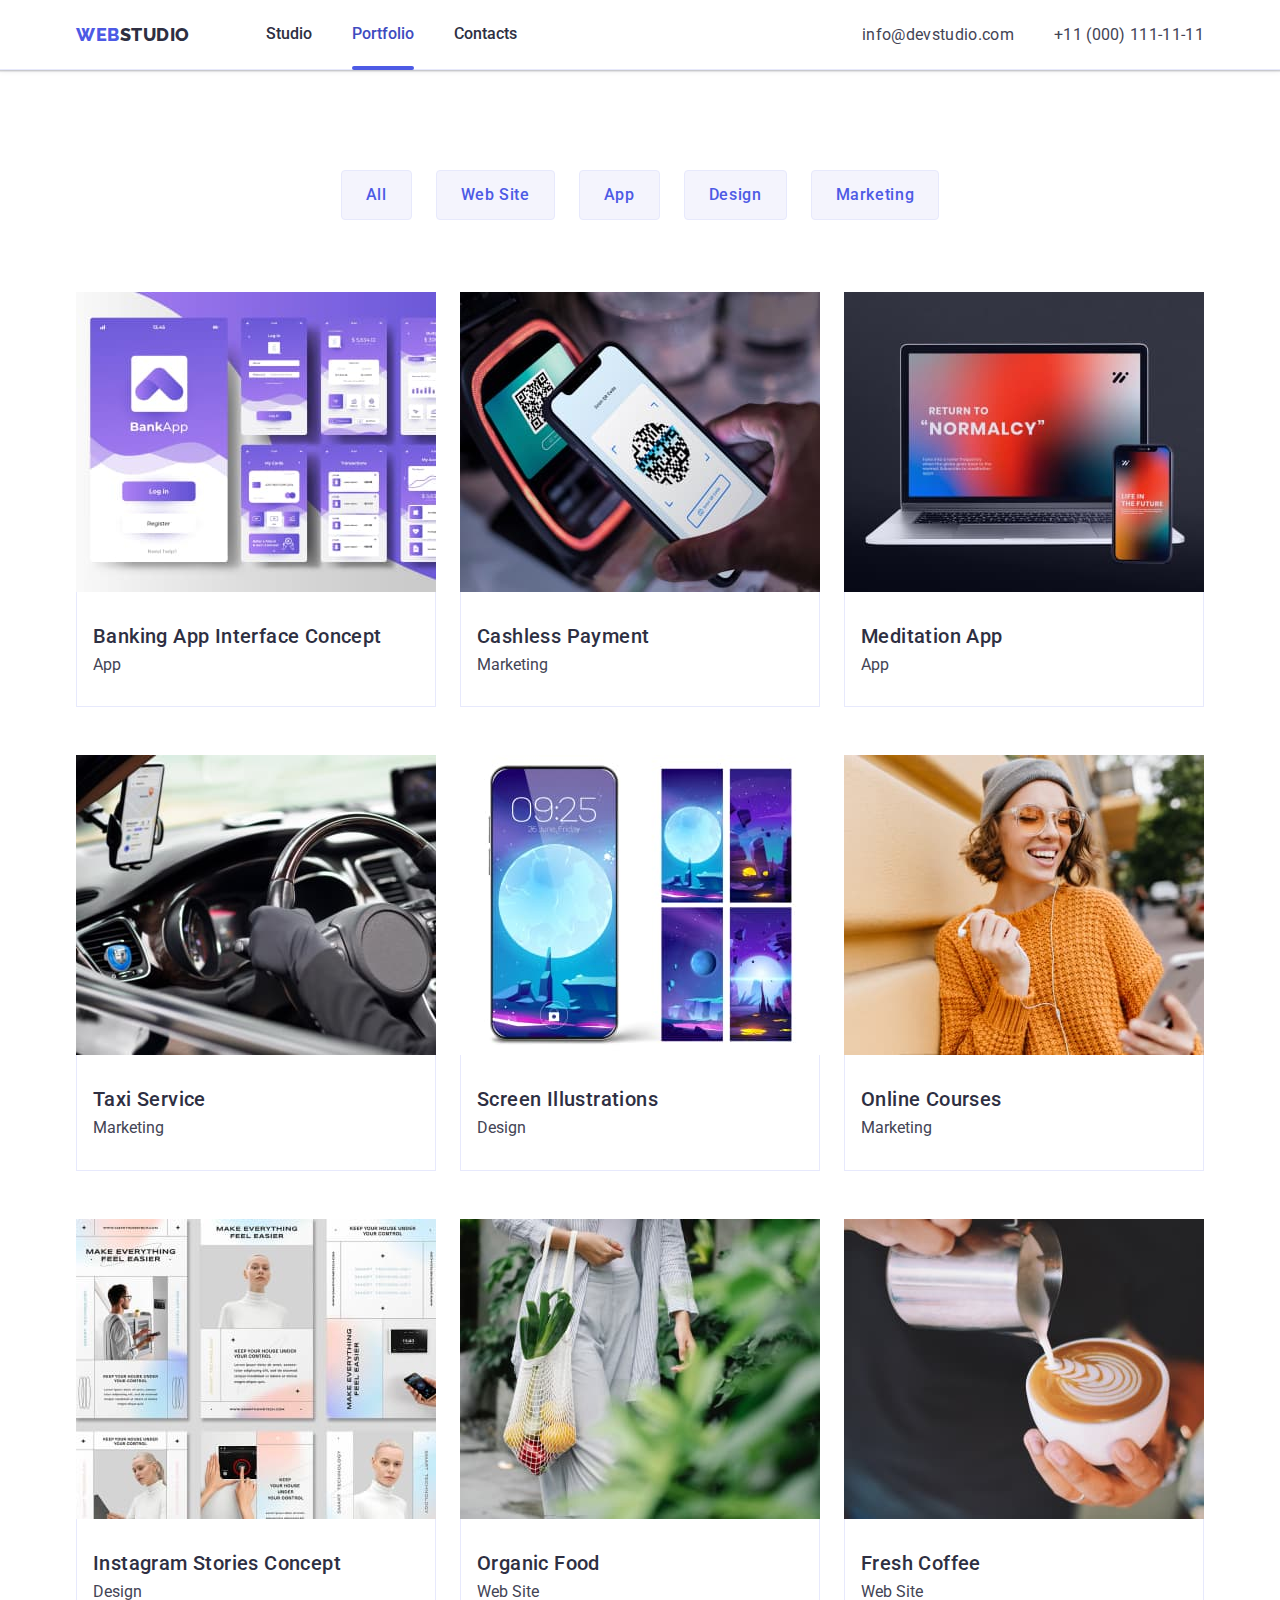
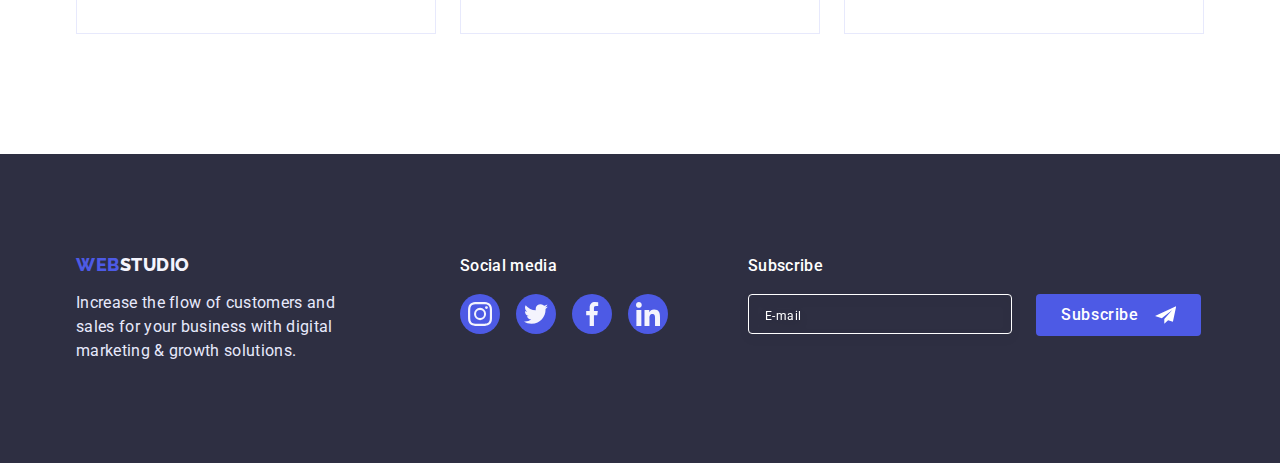
==== commit 4d76f9f2: "change-4" ====
--- a/portfolio.html
+++ b/portfolio.html
@@ -207,7 +207,7 @@
 												./images/p/banking-mob.jpg    1x,
 												./images/p/banking-mob@2x.jpg 2x
 											"
-											media="(max-width: 767px)"
+											media="(min-width: 320px)"
 										/>
 										<img
 											class="projects-foto"
@@ -251,7 +251,7 @@
 												./images/p/cashless-mob.jpg    1x,
 												./images/p/cashless-mob@2x.jpg 2x
 											"
-											media="(max-width: 767px)"
+											media="(min-width: 320px)"
 										/>
 										<img
 											class="projects-foto"
@@ -294,7 +294,7 @@
 												./images/p/meditation-mob.jpg    1x,
 												./images/p/meditation-mob@2x.jpg 2x
 											"
-											media="(max-width: 767px)"
+											media="(min-width: 320px)"
 										/>
 										<img
 											class="projects-foto"
@@ -334,7 +334,7 @@
 												./images/p/taxi-mob.jpg    1x,
 												./images/p/taxi-mob@2x.jpg 2x
 											"
-											media="(max-width: 767px)"
+											media="(min-width: 320px)"
 										/>
 										<img
 											class="projects-foto"
@@ -377,7 +377,7 @@
 												./images/p/screen-mob.jpg    1x,
 												./images/p/screen-mob@2x.jpg 2x
 											"
-											media="(max-width: 767px)"
+											media="(min-width: 320px)"
 										/>
 										<img
 											class="projects-foto"
@@ -421,7 +421,7 @@
 												./images/p/courses-mob.jpg    1x,
 												./images/p/courses-mob@2x.jpg 2x
 											"
-											media="(max-width: 767px)"
+											media="(min-width: 320px)"
 										/>
 										<img
 											class="projects-foto"
@@ -465,7 +465,7 @@
 												./images/p/instagram-mob.jpg    1x,
 												./images/p/instagram-mob@2x.jpg 2x
 											"
-											media="(max-width: 767px)"
+											media="(min-width: 320px)"
 										/>
 										<img
 											class="projects-foto"
@@ -506,7 +506,7 @@
 												./images/p/food-mob.jpg    1x,
 												./images/p/food-mob@2x.jpg 2x
 											"
-											media="(max-width: 767px)"
+											media="(min-width: 320px)"
 										/>
 										<img
 											class="projects-foto"
@@ -550,7 +550,7 @@
 												./images/p/coffee-mob.jpg    1x,
 												./images/p/coffee-mob@2x.jpg 2x
 											"
-											media="(max-width: 767px)"
+											media="(min-width: 320px)"
 										/>
 										<img
 											class="projects-foto"
--- a/css/style.css
+++ b/css/style.css
@@ -180,8 +180,7 @@
 	font-style: normal;
 	margin-left: auto;
 }
-.contacts-list {
-}
+
 .contacts {
 	font-style: normal;
 	color: var(--second-text-color);
@@ -484,10 +483,12 @@
 }
 .footer-logo-description {
 	text-align: center;
-	/* margin-bottom: 72px; */
 }
 
 .footer-description {
+	font-size: 16px;
+	line-height: 1.5;
+	letter-spacing: 0.02em;
 	text-align: start;
 	margin-right: auto;
 	margin-left: auto;
@@ -512,8 +513,7 @@
 .footer-logo:focus {
 	color: var(--pressed-state-color);
 }
-.footer-social {
-}
+
 .footer-media-title {
 	text-align: center;
 	font-style: normal;
@@ -574,7 +574,8 @@
 }
 
 .footer-form-email {
-	width: 264px;
+	max-width: 398px;
+	width: 100%;
 	height: 40px;
 	padding-left: 16px;
 	color: var(--main-bgr-color);
@@ -584,22 +585,25 @@
 	border-radius: 4px;
 	font-weight: 400;
 	line-height: 2;
-	/* outline: none; */
+	outline: none;
 }
 
 .footer-form-email:focus {
-	/* outline: none; */
 	border-color: var(--primary-state-color);
 }
 
 .footer-form-email::placeholder {
 	font-size: 12px;
-	line-height: 2;
+	/* line-height: 2; */
 	letter-spacing: 0.04em;
 	color: var(--main-bgr-color);
 }
 
 .subscribe-btn {
+	font-weight: 500;
+	font-size: 16px;
+	line-height: 1.5;
+	letter-spacing: 0.04em;
 	display: flex;
 	align-items: center;
 	text-align: center;
@@ -623,14 +627,13 @@
 /** --------------- PORTFOLIO ----------------- */
 
 .portfolio {
-	padding-top: 64px;
-	padding-bottom: 96px;
+	padding: 48px 0;
 }
 
 .filters-list {
 	display: flex;
 	justify-content: flex-start;
-	margin-bottom: 72px;
+	margin-bottom: 48px;
 	gap: 24px;
 	flex-wrap: wrap;
 }
@@ -752,7 +755,8 @@
 }
 
 .modal {
-	width: 408px;
+	max-width: 408px;
+	width: 100%;
 	min-height: 584px;
 	background-color: #fcfcfc;
 	border-radius: 4px;
@@ -850,6 +854,10 @@
 }
 
 .modal-textarea {
+	font-size: 12px;
+	line-height: 1.17;
+	letter-spacing: 0.04em;
+	color: var(--subtle-text-color);
 	display: block;
 	width: 100%;
 	height: 120px;
@@ -875,6 +883,9 @@
 }
 .check-text {
 	font-size: 12px;
+	line-height: 1.17;
+	letter-spacing: 0.04em;
+	color: var(--subtle-text-color);
 	display: flex;
 	align-items: center;
 }
@@ -889,6 +900,7 @@
 	align-items: center;
 	justify-content: center;
 	fill: transparent;
+	flex-shrink: 0;
 }
 
 .input-check:checked + .check-text span {
--- a/css/mobile.css
+++ b/css/mobile.css
@@ -9,11 +9,16 @@
 }
 @media screen and (max-width: 427px) {
 	.mobile-menu {
+		position: fixed;
+		max-width: 428px;
 		width: 100%;
 		height: 100%;
-	}
-	.menu {
+		z-index: 1000;
+		top: 0;
+		left: 0;
+		max-width: 428px;
 		width: 100%;
+		height: 100%;
 	}
 }
 
@@ -49,6 +54,14 @@
 		padding-left: 40px;
 		padding-top: 80px;
 		padding-bottom: 40px;
+	}
+
+	.mobile-wrapper {
+		display: flex;
+		flex-direction: column;
+		justify-content: space-between;
+		width: 100%;
+		height: 100%;
 	}
 
 	.mobile-menu-close-btn {
@@ -112,11 +125,13 @@
 	}
 
 	.mobile-menu-contacts {
-		margin-top: 284px;
+		margin-top: auto;
 	}
-	.mobile-address-contacts {
+
+	.mobile-address-contacts:not(:last-child) {
 		margin-bottom: 40px;
 	}
+
 	.mobile-social {
 		margin-top: 48px;
 	}
@@ -124,6 +139,16 @@
 	.mobile-social-list {
 		display: flex;
 		gap: 56px;
+	}
+
+	@media screen and (max-width: 427px) {
+		.mobile-menu-phone {
+			font-size: 26px;
+			line-height: 1.2;
+		}
+		.mobile-social-list {
+			gap: 28px;
+		}
 	}
 
 	.header-list {
--- a/css/tablet.css
+++ b/css/tablet.css
@@ -1,6 +1,9 @@
 @media screen and (min-width: 768px) {
 	.container {
-		max-width: 768px;
+		max-width: 582px;
+	}
+	.header .container {
+		max-width: 738px;
 	}
 
 	.mobile-menu {
@@ -9,6 +12,13 @@
 
 	.mobile-menu-open {
 		display: none;
+	}
+	/* .contacts-item {
+		margin-bottom: 12px;
+	} */
+
+	.contacts-item:not(:last-child) {
+		margin-bottom: 12px;
 	}
 
 	.contacts {
@@ -47,6 +57,10 @@
 		margin-bottom: 36px;
 	}
 
+	.about .container {
+		max-width: 768px;
+	}
+
 	.about-list {
 		gap: 24px;
 		row-gap: 72px;
@@ -58,7 +72,6 @@
 
 	.about-list-item {
 		width: calc((100% - 24px) / 2);
-		width: 356px;
 	}
 
 	.team-list {
@@ -76,7 +89,6 @@
 		width: 168px;
 	}
 	.section-footer {
-		padding: 0 108px;
 		justify-content: left;
 	}
 	.footer-logo {
@@ -92,6 +104,10 @@
 		text-align: start;
 	}
 
+	.footer-form-email {
+		max-width: 398px;
+	}
+
 	.subscribe {
 		display: block;
 		gap: 24px;
@@ -104,11 +120,24 @@
 
 	.footer-form-email {
 		width: 264px;
-		/* margin-right: 24px; */
 	}
 	.filters-list {
 		justify-content: center;
 	}
+
+	.portfolio {
+		padding-top: 64px;
+		padding-bottom: 96px;
+	}
+
+	.filters-list {
+		margin-bottom: 64px;
+	}
+
+	.portfolio .container {
+		max-width: 768px;
+	}
+
 	.projects-foto {
 		width: 356px;
 		height: 300px;
--- a/css/desktop.css
+++ b/css/desktop.css
@@ -6,10 +6,15 @@
 	.container {
 		max-width: 1158px;
 	}
-
+	.header .container {
+		max-width: 1158px;
+	}
 	.header-container {
 		display: flex;
 		align-items: center;
+	}
+	.contacts-item:not(:last-child) {
+		margin-bottom: 0;
 	}
 
 	.contacts-list {
@@ -43,6 +48,10 @@
 		.hero {
 			background-image: var(--bg-gradient), url(../images/hero-bg@2x.jpg);
 		}
+	}
+
+	.about .container {
+		max-width: 1158px;
 	}
 
 	.about {
@@ -89,6 +98,7 @@
 
 	.section-footer {
 		display: flex;
+		padding: 0 15px;
 	}
 
 	.footer-logo-description {
@@ -106,9 +116,19 @@
 	.subscribe {
 		display: block;
 	}
-	/* .modal-form-field {
-		margin-bottom: 0;
-	} */
+
+	.portfolio {
+		padding-top: 100px;
+		padding-bottom: 120px;
+	}
+
+	.filters-list {
+		margin-bottom: 72px;
+	}
+
+	.portfolio .container {
+		max-width: 1158px;
+	}
 
 	.projects-foto {
 		width: 360px;
